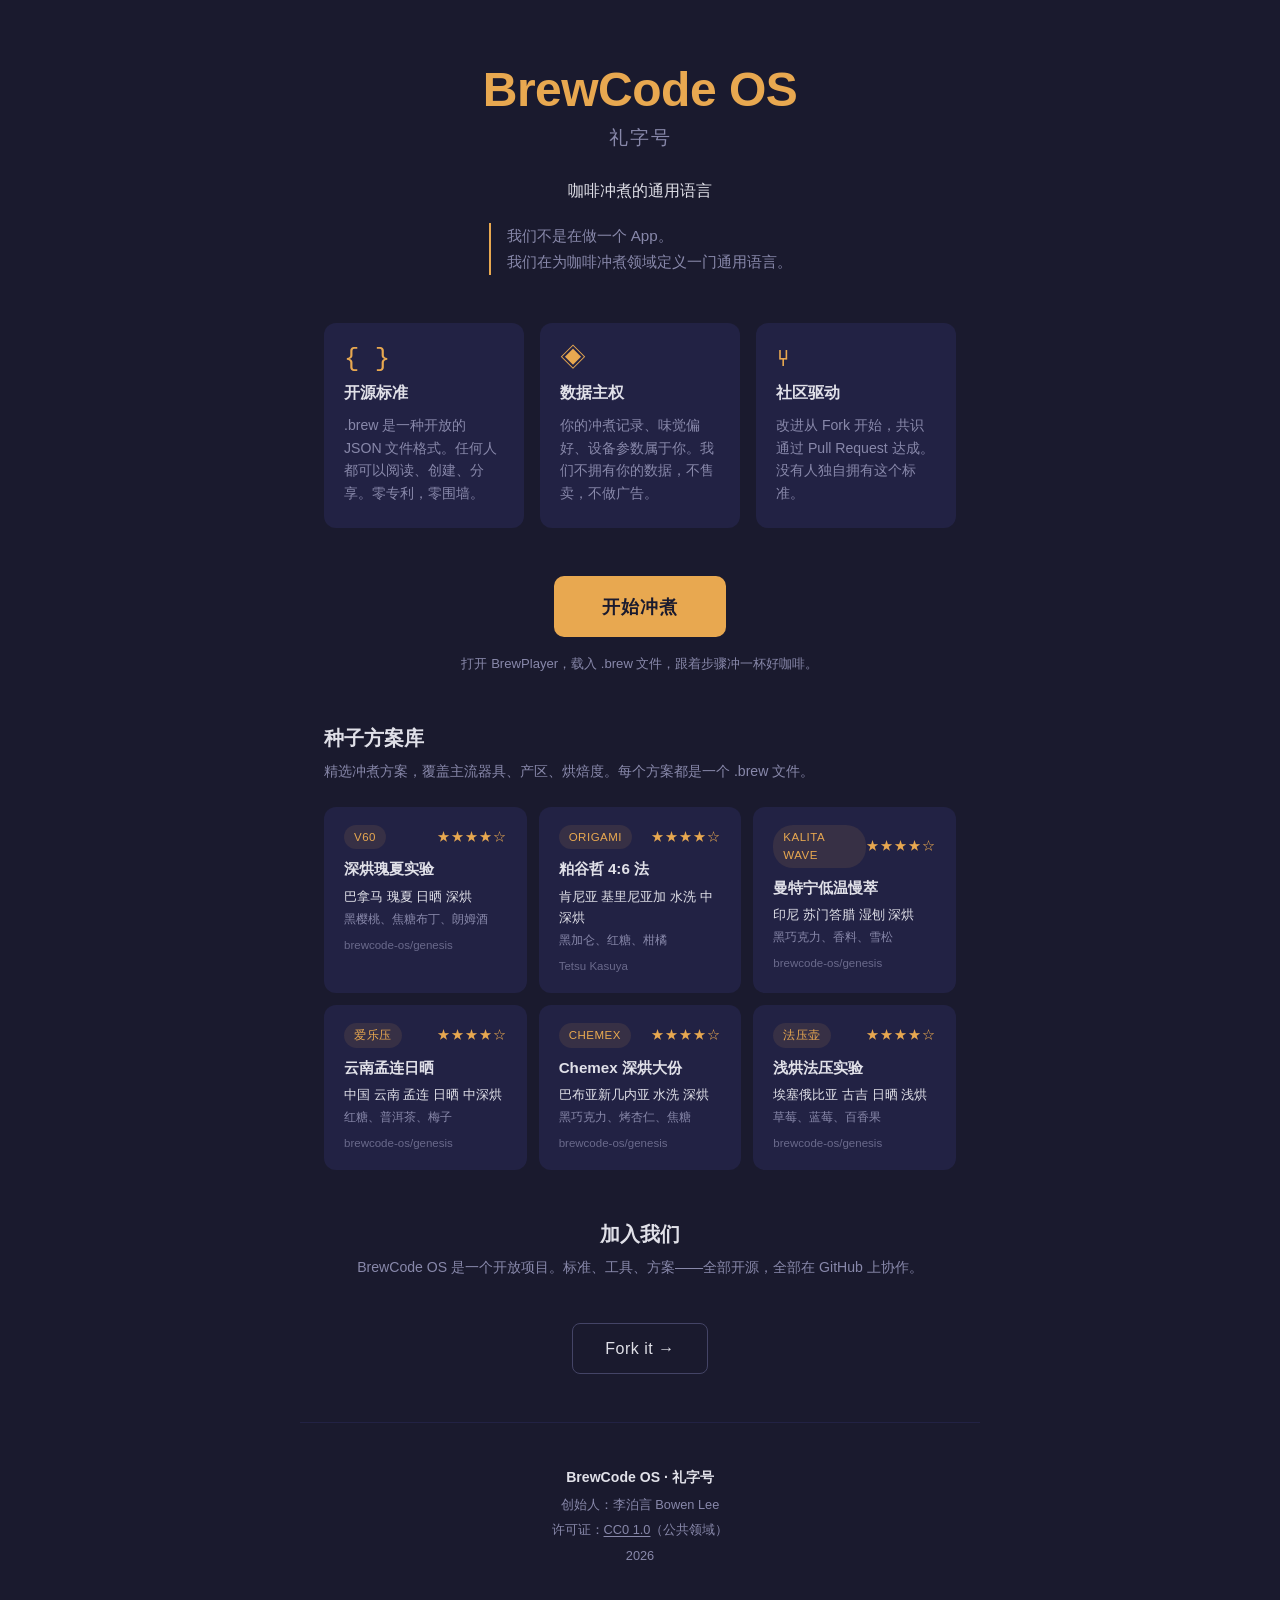
==== docs/portal/index.html @ 855f94f1 "feat: 官网首页——礼字号.中国，含宣言/工具入口/种子预览/社区链接" ====
<!doctype html>
<html lang="zh-CN">
  <head>
    <meta charset="UTF-8" />
    <meta name="viewport" content="width=device-width, initial-scale=1.0" />
    <meta name="theme-color" content="#1a1a2e" />
    <meta
      name="description"
      content="BrewCode OS 礼字号 — 咖啡冲煮的通用语言。开源 .brew 标准，数据主权，社区驱动。"
    />
    <title>BrewCode OS · 礼字号</title>
    <link rel="stylesheet" href="portal.css" />
  </head>
  <body>
    <header class="hero">
      <h1 class="hero-brand">BrewCode OS</h1>
      <p class="hero-name">礼字号</p>
      <p class="hero-tagline">咖啡冲煮的通用语言</p>
      <blockquote class="hero-quote">
        我们不是在做一个 App。<br />我们在为咖啡冲煮领域定义一门通用语言。
      </blockquote>
    </header>

    <section class="concepts">
      <div class="concept-card">
        <span class="concept-icon" aria-hidden="true">{ }</span>
        <h3>开源标准</h3>
        <p>.brew 是一种开放的 JSON 文件格式。任何人都可以阅读、创建、分享。零专利，零围墙。</p>
      </div>
      <div class="concept-card">
        <span class="concept-icon" aria-hidden="true">◈</span>
        <h3>数据主权</h3>
        <p>你的冲煮记录、味觉偏好、设备参数属于你。我们不拥有你的数据，不售卖，不做广告。</p>
      </div>
      <div class="concept-card">
        <span class="concept-icon" aria-hidden="true">⑂</span>
        <h3>社区驱动</h3>
        <p>改进从 Fork 开始，共识通过 Pull Request 达成。没有人独自拥有这个标准。</p>
      </div>
    </section>

    <section class="cta">
      <a href="https://player.礼字号.中国" class="btn-start">开始冲煮</a>
      <p class="cta-hint">打开 BrewPlayer，载入 .brew 文件，跟着步骤冲一杯好咖啡。</p>
    </section>

    <section class="seeds">
      <h2 class="section-title">种子方案库</h2>
      <p class="section-desc">
        精选冲煮方案，覆盖主流器具、产区、烘焙度。每个方案都是一个 .brew 文件。
      </p>
      <div class="seed-grid" id="seed-grid"></div>
    </section>

    <section class="community">
      <h2 class="section-title">加入我们</h2>
      <p class="section-desc">
        BrewCode OS 是一个开放项目。标准、工具、方案——全部开源，全部在 GitHub 上协作。
      </p>
      <a
        href="https://github.com/aidulibrary/brewcode-os"
        class="btn-fork"
        target="_blank"
        rel="noopener"
        >Fork it →</a
      >
    </section>

    <footer class="footer">
      <p class="footer-brand">BrewCode OS · 礼字号</p>
      <p>创始人：李泊言 Bowen Lee</p>
      <p>
        许可证：<a href="https://creativecommons.org/publicdomain/zero/1.0/">CC0 1.0</a>（公共领域）
      </p>
      <p>2026</p>
    </footer>

    <script>
      (function () {
        var seeds = [
          {
            name: '深烘瑰夏实验',
            brewer: 'V60',
            author: 'brewcode-os/genesis',
            coffee: '巴拿马 瑰夏 日晒 深烘',
            flavors: '黑樱桃、焦糖布丁、朗姆酒',
            rating: 8,
          },
          {
            name: '粕谷哲 4:6 法',
            brewer: 'Origami',
            author: 'Tetsu Kasuya',
            coffee: '肯尼亚 基里尼亚加 水洗 中深烘',
            flavors: '黑加仑、红糖、柑橘',
            rating: 8.8,
          },
          {
            name: '曼特宁低温慢萃',
            brewer: 'Kalita Wave',
            author: 'brewcode-os/genesis',
            coffee: '印尼 苏门答腊 湿刨 深烘',
            flavors: '黑巧克力、香料、雪松',
            rating: 7.8,
          },
          {
            name: '云南孟连日晒',
            brewer: '爱乐压',
            author: 'brewcode-os/genesis',
            coffee: '中国 云南 孟连 日晒 中深烘',
            flavors: '红糖、普洱茶、梅子',
            rating: 8,
          },
          {
            name: 'Chemex 深烘大份',
            brewer: 'Chemex',
            author: 'brewcode-os/genesis',
            coffee: '巴布亚新几内亚 水洗 深烘',
            flavors: '黑巧克力、烤杏仁、焦糖',
            rating: 7.8,
          },
          {
            name: '浅烘法压实验',
            brewer: '法压壶',
            author: 'brewcode-os/genesis',
            coffee: '埃塞俄比亚 古吉 日晒 浅烘',
            flavors: '草莓、蓝莓、百香果',
            rating: 8.5,
          },
        ];

        var grid = document.getElementById('seed-grid');

        seeds.forEach(function (s) {
          var card = document.createElement('div');
          card.className = 'seed-card';

          var stars = '';
          for (var i = 0; i < 5; i++) {
            stars += i < Math.round(s.rating / 2) ? '★' : '☆';
          }

          card.innerHTML =
            '<div class="seed-top">' +
            '<span class="seed-brewer">' +
            s.brewer +
            '</span>' +
            '<span class="seed-rating">' +
            stars +
            '</span>' +
            '</div>' +
            '<h3 class="seed-name">' +
            s.name +
            '</h3>' +
            '<p class="seed-coffee">' +
            s.coffee +
            '</p>' +
            '<p class="seed-flavors">' +
            s.flavors +
            '</p>' +
            '<p class="seed-author">' +
            s.author +
            '</p>';

          grid.appendChild(card);
        });
      })();
    </script>
  </body>
</html>
---- docs/portal/portal.css ----
:root {
  --bg: #1a1a2e;
  --bg-card: #222244;
  --bg-card-hover: #2a2a50;
  --text: #e0e0e8;
  --text-dim: #8888aa;
  --accent: #e8a850;
  --accent-dim: #c08030;
  --radius: 12px;
  --font: -apple-system, BlinkMacSystemFont, 'Segoe UI', Roboto, sans-serif;
  --font-mono: 'SF Mono', 'Fira Code', monospace;
  --max-width: 680px;
}

* {
  margin: 0;
  padding: 0;
  box-sizing: border-box;
}

html {
  background: var(--bg);
  color: var(--text);
  font-family: var(--font);
  font-size: 16px;
  line-height: 1.6;
  -webkit-tap-highlight-color: transparent;
  scroll-behavior: smooth;
}

body {
  min-height: 100vh;
  display: flex;
  flex-direction: column;
  align-items: center;
}

a {
  color: var(--accent);
  text-decoration: none;
}

a:hover {
  color: var(--accent-dim);
}

/* ===== Hero ===== */

.hero {
  text-align: center;
  padding: 64px 24px 48px;
  max-width: var(--max-width);
  width: 100%;
}

.hero-brand {
  font-size: 2.4rem;
  font-weight: 700;
  letter-spacing: -0.5px;
  color: var(--accent);
  line-height: 1.1;
}

.hero-name {
  font-size: 1.2rem;
  color: var(--text-dim);
  margin-top: 6px;
  letter-spacing: 2px;
}

.hero-tagline {
  font-size: 1rem;
  color: var(--text);
  margin-top: 24px;
  font-weight: 400;
}

.hero-quote {
  font-size: 0.95rem;
  color: var(--text-dim);
  margin-top: 20px;
  line-height: 1.7;
  font-style: normal;
  border-left: 2px solid var(--accent);
  padding-left: 16px;
  text-align: left;
  display: inline-block;
}

/* ===== Concepts ===== */

.concepts {
  display: flex;
  flex-direction: column;
  gap: 16px;
  padding: 0 24px;
  max-width: var(--max-width);
  width: 100%;
}

.concept-card {
  background: var(--bg-card);
  border-radius: var(--radius);
  padding: 24px 20px;
  display: flex;
  flex-direction: column;
  align-items: flex-start;
  gap: 8px;
  transition: background 0.2s;
}

.concept-card:hover {
  background: var(--bg-card-hover);
}

.concept-icon {
  font-size: 1.6rem;
  color: var(--accent);
  font-family: var(--font-mono);
  line-height: 1;
}

.concept-card h3 {
  font-size: 1rem;
  font-weight: 600;
  color: var(--text);
}

.concept-card p {
  font-size: 0.88rem;
  color: var(--text-dim);
  line-height: 1.6;
}

/* ===== CTA ===== */

.cta {
  text-align: center;
  padding: 48px 24px;
  max-width: var(--max-width);
  width: 100%;
}

.btn-start {
  display: inline-block;
  background: var(--accent);
  color: #1a1a2e;
  font-size: 1.15rem;
  font-weight: 600;
  padding: 16px 48px;
  border-radius: 10px;
  letter-spacing: 1px;
  transition:
    opacity 0.15s,
    transform 0.15s;
}

.btn-start:active {
  opacity: 0.85;
  transform: scale(0.98);
}

.btn-start:hover {
  color: #1a1a2e;
  opacity: 0.9;
}

.cta-hint {
  font-size: 0.82rem;
  color: var(--text-dim);
  margin-top: 16px;
}

/* ===== Seeds ===== */

.seeds {
  padding: 0 24px 48px;
  max-width: var(--max-width);
  width: 100%;
}

.section-title {
  font-size: 1.25rem;
  font-weight: 600;
  margin-bottom: 6px;
}

.section-desc {
  font-size: 0.88rem;
  color: var(--text-dim);
  margin-bottom: 24px;
  line-height: 1.6;
}

.seed-grid {
  display: grid;
  grid-template-columns: 1fr;
  gap: 12px;
}

.seed-card {
  background: var(--bg-card);
  border-radius: var(--radius);
  padding: 18px 20px;
  transition: background 0.2s;
}

.seed-card:hover {
  background: var(--bg-card-hover);
}

.seed-top {
  display: flex;
  justify-content: space-between;
  align-items: center;
  margin-bottom: 8px;
}

.seed-brewer {
  font-size: 0.72rem;
  text-transform: uppercase;
  letter-spacing: 0.5px;
  color: var(--accent);
  background: rgba(232, 168, 80, 0.1);
  padding: 3px 10px;
  border-radius: 20px;
}

.seed-rating {
  font-size: 0.8rem;
  color: var(--accent);
  letter-spacing: 1px;
}

.seed-name {
  font-size: 0.95rem;
  font-weight: 600;
  margin-bottom: 4px;
}

.seed-coffee {
  font-size: 0.82rem;
  color: var(--text);
  margin-bottom: 3px;
}

.seed-flavors {
  font-size: 0.78rem;
  color: var(--text-dim);
  margin-bottom: 6px;
}

.seed-author {
  font-size: 0.72rem;
  color: var(--text-dim);
  opacity: 0.7;
}

/* ===== Community ===== */

.community {
  text-align: center;
  padding: 0 24px 48px;
  max-width: var(--max-width);
  width: 100%;
}

.btn-fork {
  display: inline-block;
  margin-top: 20px;
  background: transparent;
  color: var(--text);
  border: 1px solid #444466;
  font-size: 1rem;
  font-weight: 500;
  padding: 12px 32px;
  border-radius: 8px;
  letter-spacing: 0.5px;
  transition:
    border-color 0.2s,
    color 0.2s;
}

.btn-fork:hover {
  border-color: var(--accent);
  color: var(--accent);
}

/* ===== Footer ===== */

.footer {
  text-align: center;
  padding: 40px 24px;
  max-width: var(--max-width);
  width: 100%;
  border-top: 1px solid #222244;
  font-size: 0.8rem;
  color: var(--text-dim);
  line-height: 2;
}

.footer-brand {
  font-weight: 600;
  color: var(--text);
  font-size: 0.88rem;
}

.footer a {
  color: var(--text-dim);
  text-decoration: underline;
  text-underline-offset: 2px;
}

.footer a:hover {
  color: var(--accent);
}

/* ===== Responsive: Tablet+ ===== */

@media (min-width: 600px) {
  .concepts {
    flex-direction: row;
  }

  .concept-card {
    flex: 1;
  }

  .seed-grid {
    grid-template-columns: 1fr 1fr;
  }
}

@media (min-width: 900px) {
  .hero-brand {
    font-size: 3rem;
  }

  .seed-grid {
    grid-template-columns: 1fr 1fr 1fr;
  }
}

/* ===== Reduced Motion ===== */

@media (prefers-reduced-motion: reduce) {
  .concept-card,
  .seed-card,
  .btn-start,
  .btn-fork {
    transition: none;
  }
}
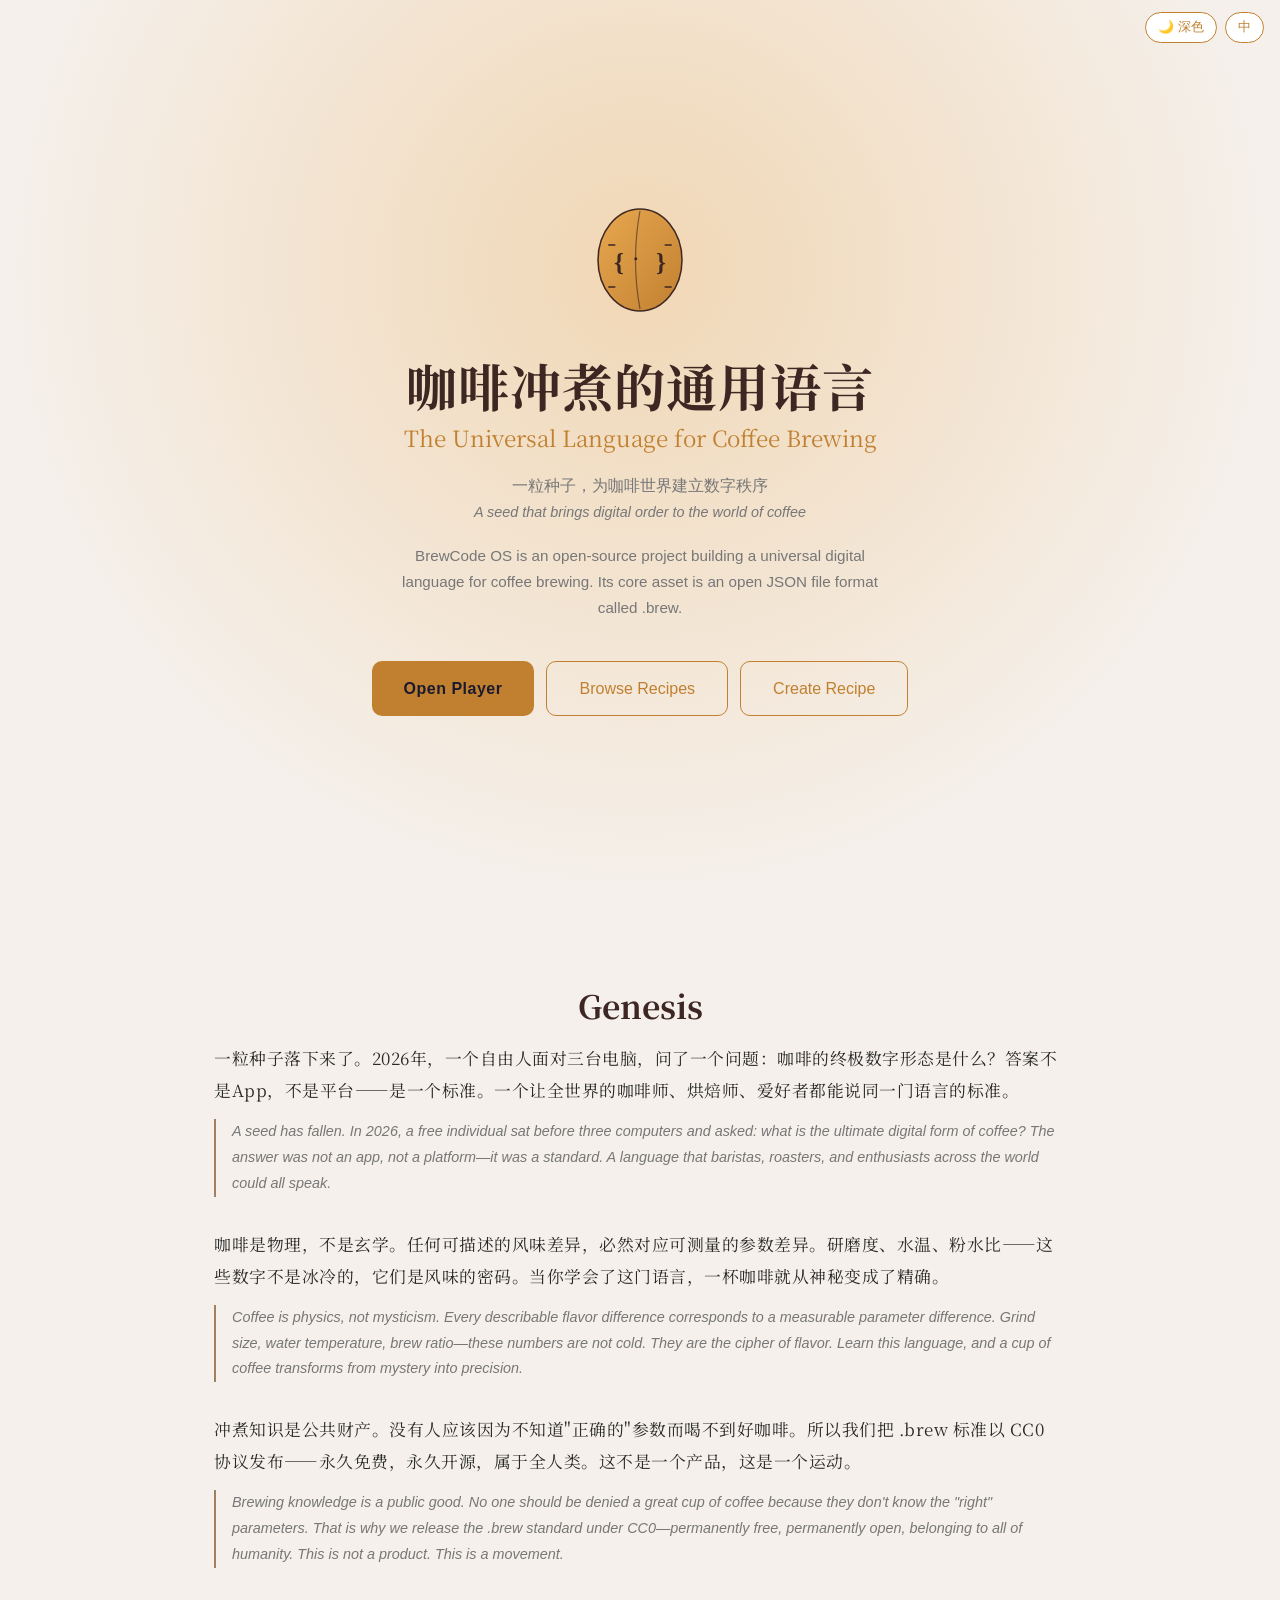
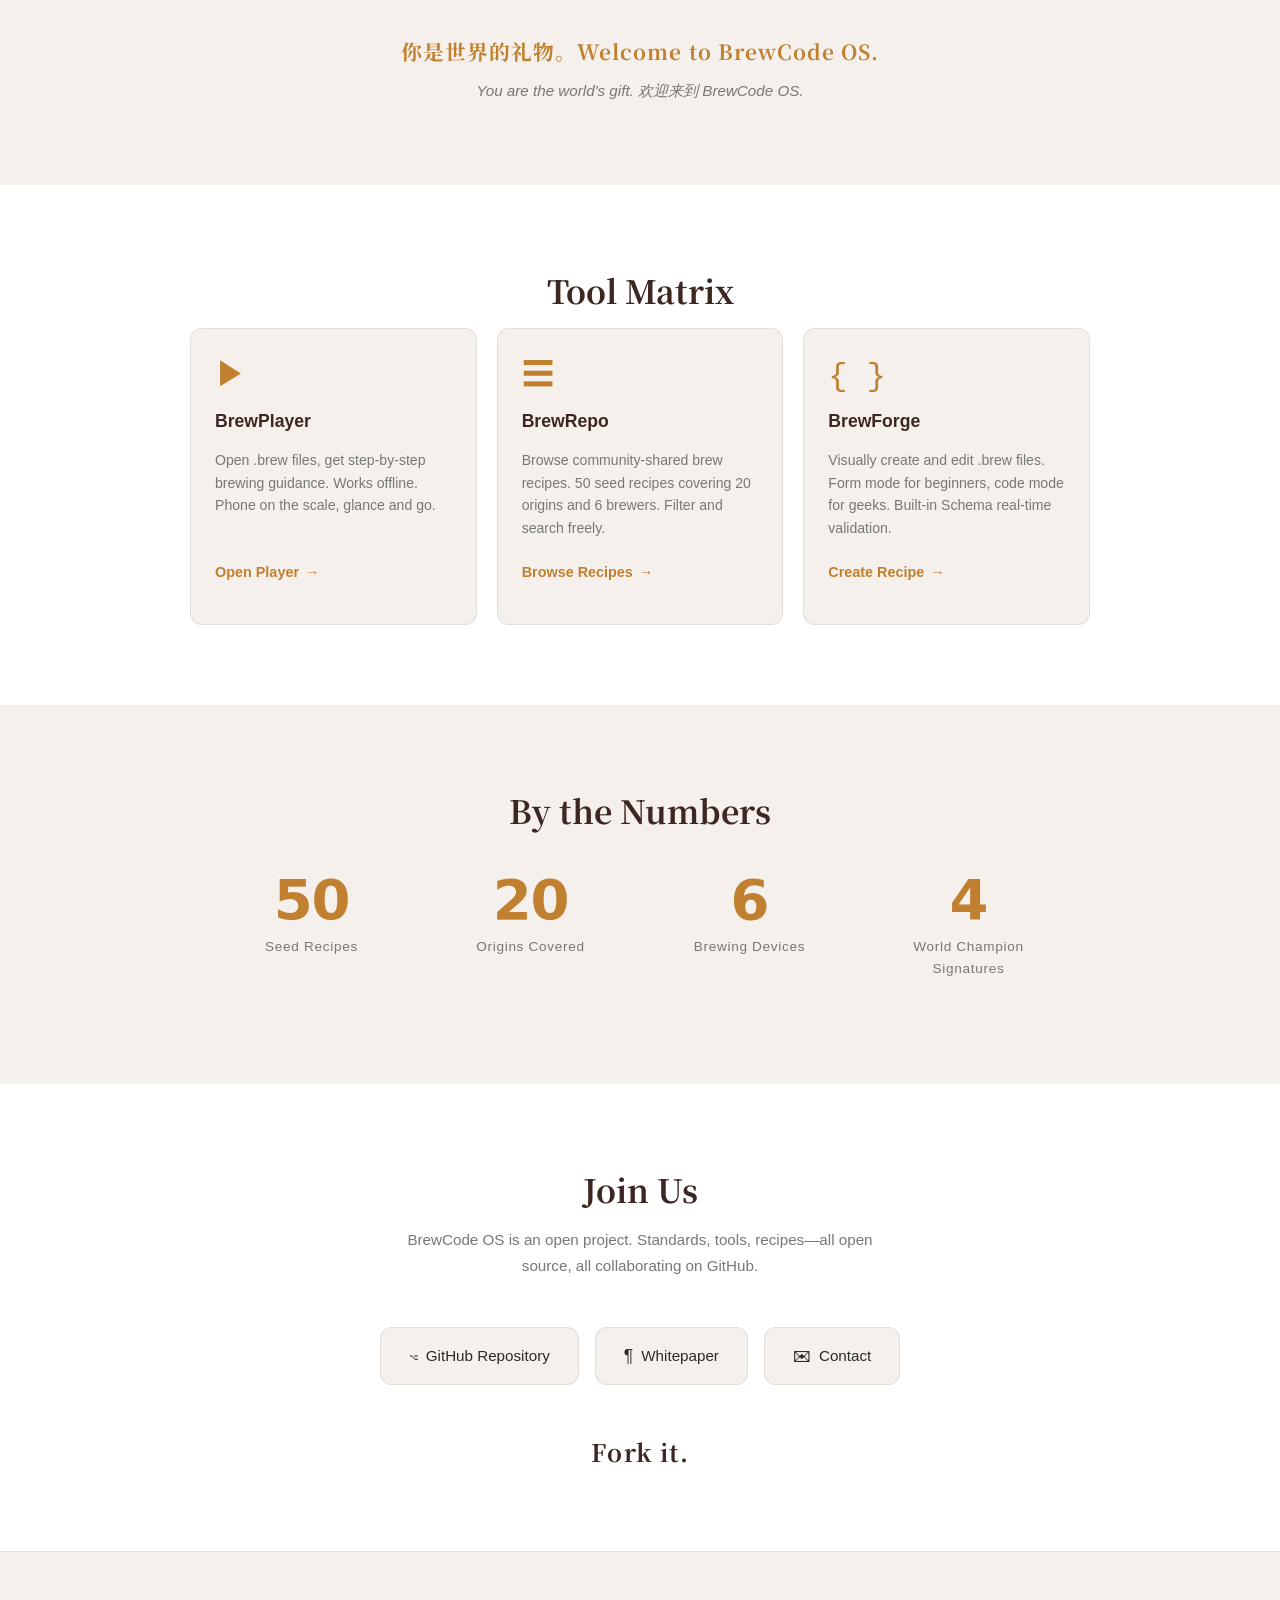
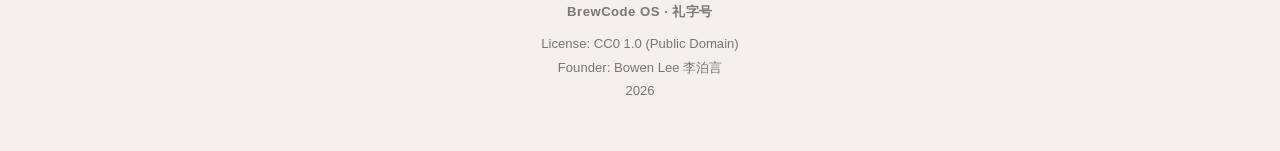
==== commit 82aabd0c: "docs: sync new portal files to docs/portal/" ====
--- a/docs/portal/index.html
+++ b/docs/portal/index.html
@@ -9,161 +9,319 @@
       content="BrewCode OS 礼字号 — 咖啡冲煮的通用语言。开源 .brew 标准，数据主权，社区驱动。"
     />
     <title>BrewCode OS · 礼字号</title>
+
+    <link rel="preconnect" href="https://fonts.googleapis.com" />
+    <link rel="preconnect" href="https://fonts.gstatic.com" crossorigin />
+    <link
+      href="https://fonts.googleapis.com/css2?family=Noto+Serif+SC:wght@400;700&display=swap"
+      rel="stylesheet"
+    />
+
     <link rel="stylesheet" href="portal.css" />
   </head>
   <body>
+    <div id="toolbar">
+      <button id="btn-theme" aria-label="切换主题 (Toggle theme)">☀️ 浅色</button>
+      <button id="btn-lang" aria-label="切换语言 (Toggle language)">EN</button>
+    </div>
+
+    <!-- ============================================================
+    首屏 Hero — 中英双语并排展示
+    ============================================================ -->
+
     <header class="hero">
-      <h1 class="hero-brand">BrewCode OS</h1>
-      <p class="hero-name">礼字号</p>
-      <p class="hero-tagline">咖啡冲煮的通用语言</p>
-      <blockquote class="hero-quote">
-        我们不是在做一个 App。<br />我们在为咖啡冲煮领域定义一门通用语言。
-      </blockquote>
+      <div class="hero-logo">
+        <svg
+          xmlns="http://www.w3.org/2000/svg"
+          viewBox="0 0 200 200"
+          fill="none"
+          aria-label="BrewCode OS Logo"
+        >
+          <defs>
+            <linearGradient id="beanGrad" x1="0" y1="0" x2="1" y2="1">
+              <stop offset="0%" stop-color="#E8A850" />
+              <stop offset="100%" stop-color="#C08030" />
+            </linearGradient>
+          </defs>
+          <ellipse
+            cx="100"
+            cy="100"
+            rx="70"
+            ry="85"
+            fill="url(#beanGrad)"
+            stroke="#3E2723"
+            stroke-width="2.5"
+          />
+          <path
+            d="M100 18 Q85 100 100 182"
+            stroke="#3E2723"
+            stroke-width="2"
+            fill="none"
+            opacity="0.6"
+          />
+          <text
+            x="65"
+            y="118"
+            font-family="Georgia, serif"
+            font-size="42"
+            font-weight="bold"
+            fill="#3E2723"
+            text-anchor="middle"
+          >
+            {
+          </text>
+          <text
+            x="135"
+            y="118"
+            font-family="Georgia, serif"
+            font-size="42"
+            font-weight="bold"
+            fill="#3E2723"
+            text-anchor="middle"
+          >
+            }
+          </text>
+          <line
+            x1="48"
+            y1="75"
+            x2="58"
+            y2="75"
+            stroke="#3E2723"
+            stroke-width="2.5"
+            stroke-linecap="round"
+          />
+          <line
+            x1="48"
+            y1="145"
+            x2="58"
+            y2="145"
+            stroke="#3E2723"
+            stroke-width="2.5"
+            stroke-linecap="round"
+          />
+          <line
+            x1="142"
+            y1="75"
+            x2="152"
+            y2="75"
+            stroke="#3E2723"
+            stroke-width="2.5"
+            stroke-linecap="round"
+          />
+          <line
+            x1="142"
+            y1="145"
+            x2="152"
+            y2="145"
+            stroke="#3E2723"
+            stroke-width="2.5"
+            stroke-linecap="round"
+          />
+          <circle cx="93" cy="98" r="2.5" fill="#3E2723" />
+        </svg>
+      </div>
+
+      <h1 class="hero-title">
+        <span class="hero-title-zh">咖啡冲煮的通用语言</span>
+        <span class="hero-title-en">The Universal Language for Coffee Brewing</span>
+      </h1>
+      <p class="hero-subtitle">
+        <span class="hero-subtitle-zh">一粒种子，为咖啡世界建立数字秩序</span>
+        <span class="hero-subtitle-en"
+          >A seed that brings digital order to the world of coffee</span
+        >
+      </p>
+      <p class="hero-desc" data-i18n="hero.description">
+        BrewCode OS 是一个开源项目，为全球咖啡冲煮建立通用数字语言。核心资产是一个名为 .brew 的 JSON
+        标准文件格式。
+      </p>
+
+      <div class="hero-actions">
+        <a href="https://player.礼字号.中国" class="btn-primary" data-i18n="buttons.player"
+          >打开 Player</a
+        >
+        <a href="https://repo.礼字号.中国" class="btn-outline" data-i18n="buttons.repo"
+          >浏览方案库</a
+        >
+        <a href="https://forge.礼字号.中国" class="btn-outline" data-i18n="buttons.forge"
+          >创建方案</a
+        >
+      </div>
     </header>
 
-    <section class="concepts">
-      <div class="concept-card">
-        <span class="concept-icon" aria-hidden="true">{ }</span>
-        <h3>开源标准</h3>
-        <p>.brew 是一种开放的 JSON 文件格式。任何人都可以阅读、创建、分享。零专利，零围墙。</p>
-      </div>
-      <div class="concept-card">
-        <span class="concept-icon" aria-hidden="true">◈</span>
-        <h3>数据主权</h3>
-        <p>你的冲煮记录、味觉偏好、设备参数属于你。我们不拥有你的数据，不售卖，不做广告。</p>
-      </div>
-      <div class="concept-card">
-        <span class="concept-icon" aria-hidden="true">⑂</span>
-        <h3>社区驱动</h3>
-        <p>改进从 Fork 开始，共识通过 Pull Request 达成。没有人独自拥有这个标准。</p>
+    <!-- ============================================================
+    第二屏：诞生记 — 中英双语交替排版，固定不切换
+    ============================================================ -->
+
+    <section class="section story">
+      <h2 class="section-title" data-i18n="story.title">诞生记</h2>
+
+      <div class="story-block">
+        <div class="story-paragraph">
+          <p class="story-zh">
+            一粒种子落下来了。2026年，一个自由人面对三台电脑，问了一个问题：咖啡的终极数字形态是什么？答案不是App，不是平台——是一个标准。一个让全世界的咖啡师、烘焙师、爱好者都能说同一门语言的标准。
+          </p>
+          <p class="story-en">
+            A seed has fallen. In 2026, a free individual sat before three computers and asked: what
+            is the ultimate digital form of coffee? The answer was not an app, not a platform—it was
+            a standard. A language that baristas, roasters, and enthusiasts across the world could
+            all speak.
+          </p>
+        </div>
+
+        <div class="story-paragraph">
+          <p class="story-zh">
+            咖啡是物理，不是玄学。任何可描述的风味差异，必然对应可测量的参数差异。研磨度、水温、粉水比——这些数字不是冰冷的，它们是风味的密码。当你学会了这门语言，一杯咖啡就从神秘变成了精确。
+          </p>
+          <p class="story-en">
+            Coffee is physics, not mysticism. Every describable flavor difference corresponds to a
+            measurable parameter difference. Grind size, water temperature, brew ratio—these numbers
+            are not cold. They are the cipher of flavor. Learn this language, and a cup of coffee
+            transforms from mystery into precision.
+          </p>
+        </div>
+
+        <div class="story-paragraph">
+          <p class="story-zh">
+            冲煮知识是公共财产。没有人应该因为不知道"正确的"参数而喝不到好咖啡。所以我们把 .brew
+            标准以 CC0 协议发布——永久免费，永久开源，属于全人类。这不是一个产品，这是一个运动。
+          </p>
+          <p class="story-en">
+            Brewing knowledge is a public good. No one should be denied a great cup of coffee
+            because they don't know the "right" parameters. That is why we release the .brew
+            standard under CC0—permanently free, permanently open, belonging to all of humanity.
+            This is not a product. This is a movement.
+          </p>
+        </div>
+      </div>
+
+      <div class="story-ending">
+        <p class="story-zh">你是世界的礼物。Welcome to BrewCode OS.</p>
+        <p class="story-en">You are the world's gift. 欢迎来到 BrewCode OS.</p>
       </div>
     </section>
 
-    <section class="cta">
-      <a href="https://player.礼字号.中国" class="btn-start">开始冲煮</a>
-      <p class="cta-hint">打开 BrewPlayer，载入 .brew 文件，跟着步骤冲一杯好咖啡。</p>
+    <!-- ============================================================
+    第三屏：工具矩阵 — i18n 切换
+    ============================================================ -->
+
+    <section class="section tools">
+      <h2 class="section-title" data-i18n="tools.title">工具矩阵</h2>
+
+      <div class="tools-grid">
+        <div class="tool-card">
+          <span class="tool-icon" aria-hidden="true">▶</span>
+          <h3 class="tool-name" data-i18n="tools.player.name">BrewPlayer</h3>
+          <p class="tool-desc" data-i18n="tools.player.desc">
+            打开 .brew 文件，获得分步冲煮引导。离线可用，手机放秤旁，扫一眼就够。
+          </p>
+          <a href="https://player.礼字号.中国" class="tool-link">
+            <span data-i18n="buttons.player">打开 Player</span> →
+          </a>
+        </div>
+
+        <div class="tool-card">
+          <span class="tool-icon" aria-hidden="true">☰</span>
+          <h3 class="tool-name" data-i18n="tools.repo.name">BrewRepo</h3>
+          <p class="tool-desc" data-i18n="tools.repo.desc">
+            浏览社区共享的冲煮方案。50个种子方案覆盖20个产区、6种器具，自由筛选检索。
+          </p>
+          <a href="https://repo.礼字号.中国" class="tool-link">
+            <span data-i18n="buttons.repo">浏览方案库</span> →
+          </a>
+        </div>
+
+        <div class="tool-card">
+          <span class="tool-icon" aria-hidden="true">{ }</span>
+          <h3 class="tool-name" data-i18n="tools.forge.name">BrewForge</h3>
+          <p class="tool-desc" data-i18n="tools.forge.desc">
+            可视化创建和编辑 .brew 文件。表单模式适合新手，代码模式适合极客。内置 Schema 实时校验。
+          </p>
+          <a href="https://forge.礼字号.中国" class="tool-link">
+            <span data-i18n="buttons.forge">创建方案</span> →
+          </a>
+        </div>
+      </div>
     </section>
 
-    <section class="seeds">
-      <h2 class="section-title">种子方案库</h2>
-      <p class="section-desc">
-        精选冲煮方案，覆盖主流器具、产区、烘焙度。每个方案都是一个 .brew 文件。
-      </p>
-      <div class="seed-grid" id="seed-grid"></div>
+    <!-- ============================================================
+    第四屏：数据叙事 — i18n 切换
+    ============================================================ -->
+
+    <section class="section data-narrative">
+      <h2 class="section-title" data-i18n="data.title">数据叙事</h2>
+
+      <div class="data-grid">
+        <div class="data-stat">
+          <div class="data-number">50</div>
+          <div class="data-label" data-i18n="data.recipes">种子方案</div>
+        </div>
+        <div class="data-stat">
+          <div class="data-number">20</div>
+          <div class="data-label" data-i18n="data.origins">产区覆盖</div>
+        </div>
+        <div class="data-stat">
+          <div class="data-number">6</div>
+          <div class="data-label" data-i18n="data.brewers">冲煮器具</div>
+        </div>
+        <div class="data-stat">
+          <div class="data-number">4</div>
+          <div class="data-label" data-i18n="data.champions">世界冠军署名</div>
+        </div>
+      </div>
     </section>
 
-    <section class="community">
-      <h2 class="section-title">加入我们</h2>
-      <p class="section-desc">
+    <!-- ============================================================
+    第五屏：社区入口 — i18n 切换
+    ============================================================ -->
+
+    <section class="section community">
+      <h2 class="section-title" data-i18n="community.title">加入我们</h2>
+      <p class="section-subtitle" data-i18n="community.desc">
         BrewCode OS 是一个开放项目。标准、工具、方案——全部开源，全部在 GitHub 上协作。
       </p>
-      <a
-        href="https://github.com/aidulibrary/brewcode-os"
-        class="btn-fork"
-        target="_blank"
-        rel="noopener"
-        >Fork it →</a
-      >
+
+      <div class="community-links">
+        <a
+          href="https://github.com/aidulibrary/brewcode-os"
+          class="community-link"
+          target="_blank"
+          rel="noopener"
+        >
+          <span class="community-link-icon">⌥</span>
+          <span data-i18n="community.github">GitHub 仓库</span>
+        </a>
+        <a
+          href="https://github.com/aidulibrary/brewcode-os/blob/main/docs/BrewCode%20OS%20%E7%99%BD%E7%9A%AE%E4%B9%A6%20%C2%B7%20%E5%BA%8F%E7%AB%A0.md"
+          class="community-link"
+          target="_blank"
+          rel="noopener"
+        >
+          <span class="community-link-icon">¶</span>
+          <span data-i18n="community.whitepaper">白皮书</span>
+        </a>
+        <a href="mailto:brewcode-os@proton.me" class="community-link">
+          <span class="community-link-icon">✉</span>
+          <span data-i18n="community.contact">联系方式</span>
+        </a>
+      </div>
+
+      <div class="community-fork">
+        <p class="community-fork-text" data-i18n="community.fork">Fork it.</p>
+      </div>
     </section>
 
+    <!-- ============================================================
+    页脚
+    ============================================================ -->
+
     <footer class="footer">
-      <p class="footer-brand">BrewCode OS · 礼字号</p>
-      <p>创始人：李泊言 Bowen Lee</p>
-      <p>
-        许可证：<a href="https://creativecommons.org/publicdomain/zero/1.0/">CC0 1.0</a>（公共领域）
-      </p>
-      <p>2026</p>
+      <p class="footer-brand" data-i18n="footer.brand">BrewCode OS · 礼字号</p>
+      <p><span data-i18n="footer.license">许可证：CC0 1.0（公共领域）</span></p>
+      <p data-i18n="footer.founder">创始人：李泊言 Bowen Lee</p>
+      <p data-i18n="footer.year">2026</p>
     </footer>
 
-    <script>
-      (function () {
-        var seeds = [
-          {
-            name: '深烘瑰夏实验',
-            brewer: 'V60',
-            author: 'brewcode-os/genesis',
-            coffee: '巴拿马 瑰夏 日晒 深烘',
-            flavors: '黑樱桃、焦糖布丁、朗姆酒',
-            rating: 8,
-          },
-          {
-            name: '粕谷哲 4:6 法',
-            brewer: 'Origami',
-            author: 'Tetsu Kasuya',
-            coffee: '肯尼亚 基里尼亚加 水洗 中深烘',
-            flavors: '黑加仑、红糖、柑橘',
-            rating: 8.8,
-          },
-          {
-            name: '曼特宁低温慢萃',
-            brewer: 'Kalita Wave',
-            author: 'brewcode-os/genesis',
-            coffee: '印尼 苏门答腊 湿刨 深烘',
-            flavors: '黑巧克力、香料、雪松',
-            rating: 7.8,
-          },
-          {
-            name: '云南孟连日晒',
-            brewer: '爱乐压',
-            author: 'brewcode-os/genesis',
-            coffee: '中国 云南 孟连 日晒 中深烘',
-            flavors: '红糖、普洱茶、梅子',
-            rating: 8,
-          },
-          {
-            name: 'Chemex 深烘大份',
-            brewer: 'Chemex',
-            author: 'brewcode-os/genesis',
-            coffee: '巴布亚新几内亚 水洗 深烘',
-            flavors: '黑巧克力、烤杏仁、焦糖',
-            rating: 7.8,
-          },
-          {
-            name: '浅烘法压实验',
-            brewer: '法压壶',
-            author: 'brewcode-os/genesis',
-            coffee: '埃塞俄比亚 古吉 日晒 浅烘',
-            flavors: '草莓、蓝莓、百香果',
-            rating: 8.5,
-          },
-        ];
-
-        var grid = document.getElementById('seed-grid');
-
-        seeds.forEach(function (s) {
-          var card = document.createElement('div');
-          card.className = 'seed-card';
-
-          var stars = '';
-          for (var i = 0; i < 5; i++) {
-            stars += i < Math.round(s.rating / 2) ? '★' : '☆';
-          }
-
-          card.innerHTML =
-            '<div class="seed-top">' +
-            '<span class="seed-brewer">' +
-            s.brewer +
-            '</span>' +
-            '<span class="seed-rating">' +
-            stars +
-            '</span>' +
-            '</div>' +
-            '<h3 class="seed-name">' +
-            s.name +
-            '</h3>' +
-            '<p class="seed-coffee">' +
-            s.coffee +
-            '</p>' +
-            '<p class="seed-flavors">' +
-            s.flavors +
-            '</p>' +
-            '<p class="seed-author">' +
-            s.author +
-            '</p>';
-
-          grid.appendChild(card);
-        });
-      })();
-    </script>
+    <script src="portal.js"></script>
   </body>
 </html>
--- a/docs/portal/portal.css
+++ b/docs/portal/portal.css
@@ -1,16 +1,107 @@
+/*
+ * BrewCode OS Portal — 官网首页样式
+ * 零框架原生 CSS，品牌设计限定文档 v0.1
+ * 配色体系：「从种子到杯子」
+ *
+ * 变量体系：沿用 Player/Repo/Forge 的现有变量，
+ * 在此基础上新增官网专用变量，现有工具站点无需修改。
+ */
+
+/* ================================================================
+ * CSS 变量 — 深色主题（默认）
+ * 与 Player/Repo/Forge 完全一致的变量体系
+ * ================================================================ */
+
 :root {
+  /* 现有变量 — 与 Player/Repo/Forge 保持一致 */
   --bg: #1a1a2e;
   --bg-card: #222244;
   --bg-card-hover: #2a2a50;
+  --bg-input: #16162a;
   --text: #e0e0e8;
   --text-dim: #8888aa;
   --accent: #e8a850;
   --accent-dim: #c08030;
+  --border: rgba(255, 255, 255, 0.08);
   --radius: 12px;
-  --font: -apple-system, BlinkMacSystemFont, 'Segoe UI', Roboto, sans-serif;
-  --font-mono: 'SF Mono', 'Fira Code', monospace;
-  --max-width: 680px;
-}
+  --radius-sm: 8px;
+  --font:
+    -apple-system, BlinkMacSystemFont, 'Segoe UI', 'PingFang SC', 'Microsoft YaHei', Roboto,
+    sans-serif;
+  --font-mono: 'SF Mono', 'Fira Code', 'JetBrains Mono', 'Consolas', monospace;
+
+  /* 官网新增变量 */
+  --bg-hero: #3e2723;
+  --text-heading: #fff8e1;
+  --color-success: #8bc34a;
+  --color-transition: #c8a882;
+
+  /* 官网专用 */
+  --font-title: 'Noto Serif SC', 'Noto Serif CJK SC', Georgia, 'Times New Roman', serif;
+  --max-width: 900px;
+}
+
+/* ================================================================
+ * 浅色主题
+ * ================================================================ */
+
+@media (prefers-color-scheme: light) {
+  :root {
+    --bg: #f5f0eb;
+    --bg-card: #ffffff;
+    --bg-card-hover: #f0ebe3;
+    --bg-input: #e8e2db;
+    --text: #2a2a2a;
+    --text-dim: #777777;
+    --accent: #c08030;
+    --accent-dim: #a06020;
+    --border: rgba(0, 0, 0, 0.08);
+
+    --bg-hero: #e8a850;
+    --text-heading: #3e2723;
+    --color-success: #6b9e2a;
+    --color-transition: #a08060;
+  }
+}
+
+/* 手动切换主题 */
+[data-theme='dark'] {
+  --bg: #1a1a2e;
+  --bg-card: #222244;
+  --bg-card-hover: #2a2a50;
+  --bg-input: #16162a;
+  --text: #e0e0e8;
+  --text-dim: #8888aa;
+  --accent: #e8a850;
+  --accent-dim: #c08030;
+  --border: rgba(255, 255, 255, 0.08);
+
+  --bg-hero: #3e2723;
+  --text-heading: #fff8e1;
+  --color-success: #8bc34a;
+  --color-transition: #c8a882;
+}
+
+[data-theme='light'] {
+  --bg: #f5f0eb;
+  --bg-card: #ffffff;
+  --bg-card-hover: #f0ebe3;
+  --bg-input: #e8e2db;
+  --text: #2a2a2a;
+  --text-dim: #777777;
+  --accent: #c08030;
+  --accent-dim: #a06020;
+  --border: rgba(0, 0, 0, 0.08);
+
+  --bg-hero: #e8a850;
+  --text-heading: #3e2723;
+  --color-success: #6b9e2a;
+  --color-transition: #a08060;
+}
+
+/* ================================================================
+ * 全局重置
+ * ================================================================ */
 
 * {
   margin: 0;
@@ -38,316 +129,583 @@
 a {
   color: var(--accent);
   text-decoration: none;
+  transition: opacity 0.2s;
 }
 
 a:hover {
-  color: var(--accent-dim);
-}
-
-/* ===== Hero ===== */
+  opacity: 0.8;
+}
+
+/* ================================================================
+ * 工具条 — 主题切换 + 语言切换
+ * ================================================================ */
+
+#toolbar {
+  position: fixed;
+  top: 12px;
+  right: 16px;
+  z-index: 1000;
+  display: flex;
+  gap: 8px;
+}
+
+#toolbar button {
+  background: var(--bg-card);
+  border: 1px solid var(--border);
+  color: var(--text-dim);
+  font-size: 0.8rem;
+  padding: 6px 12px;
+  border-radius: 20px;
+  cursor: pointer;
+  font-family: var(--font);
+  transition:
+    background 0.2s,
+    color 0.2s;
+}
+
+#toolbar button:hover {
+  background: var(--bg-card-hover);
+  color: var(--text);
+}
+
+#toolbar button.active {
+  color: var(--accent);
+  border-color: var(--accent);
+}
+
+/* ================================================================
+ * 首屏 Hero
+ * 背景：--bg (#1a1a2e)，叠加层：--bg-hero (#3E2723) 径向渐变
+ * ================================================================ */
 
 .hero {
+  position: relative;
+  width: 100%;
+  min-height: 100vh;
+  display: flex;
+  flex-direction: column;
+  align-items: center;
+  justify-content: center;
+  padding: 80px 24px 64px;
   text-align: center;
-  padding: 64px 24px 48px;
+  background: var(--bg);
+  overflow: hidden;
+}
+
+.hero::before {
+  content: '';
+  position: absolute;
+  inset: 0;
+  background: radial-gradient(ellipse at 50% 30%, var(--bg-hero) 0%, transparent 70%);
+  opacity: 0.35;
+  pointer-events: none;
+}
+
+.hero-logo {
+  width: 120px;
+  height: 120px;
+  margin-bottom: 32px;
+  position: relative;
+  z-index: 1;
+}
+
+.hero-logo svg {
+  width: 100%;
+  height: 100%;
+}
+
+.hero-title {
+  display: flex;
+  flex-direction: column;
+  align-items: center;
+  gap: 4px;
+  margin-bottom: 20px;
+  position: relative;
+  z-index: 1;
+}
+
+.hero-title-zh {
+  font-family: var(--font-title);
+  font-size: clamp(2rem, 5vw, 3.2rem);
+  font-weight: 700;
+  color: var(--text-heading);
+  line-height: 1.3;
+  letter-spacing: 0.02em;
+}
+
+.hero-title-en {
+  font-family: var(--font-title);
+  font-size: clamp(1rem, 2.5vw, 1.4rem);
+  font-weight: 400;
+  color: var(--accent);
+  line-height: 1.4;
+}
+
+.hero-subtitle {
+  display: flex;
+  flex-direction: column;
+  align-items: center;
+  gap: 4px;
+  margin-bottom: 20px;
+  position: relative;
+  z-index: 1;
+}
+
+.hero-subtitle-zh {
+  font-size: 1rem;
+  color: var(--text-dim);
+  line-height: 1.5;
+}
+
+.hero-subtitle-en {
+  font-size: 0.9rem;
+  color: var(--text-dim);
+  line-height: 1.5;
+  font-style: italic;
+}
+
+.hero-desc {
+  font-size: 0.95rem;
+  color: var(--text-dim);
+  max-width: 500px;
+  line-height: 1.7;
+  margin-bottom: 40px;
+  position: relative;
+  z-index: 1;
+}
+
+.hero-actions {
+  display: flex;
+  flex-wrap: wrap;
+  gap: 12px;
+  justify-content: center;
+  position: relative;
+  z-index: 1;
+}
+
+.btn-primary {
+  display: inline-flex;
+  align-items: center;
+  justify-content: center;
+  background: var(--accent);
+  color: #1a1a2e;
+  font-size: 1rem;
+  font-weight: 600;
+  padding: 14px 32px;
+  border-radius: 10px;
+  letter-spacing: 0.5px;
+  transition:
+    opacity 0.2s,
+    transform 0.15s;
+  border: none;
+  cursor: pointer;
+  text-decoration: none;
+  font-family: var(--font);
+}
+
+.btn-primary:hover {
+  opacity: 0.9;
+  transform: translateY(-1px);
+}
+
+.btn-primary:active {
+  transform: scale(0.97);
+}
+
+.btn-outline {
+  display: inline-flex;
+  align-items: center;
+  justify-content: center;
+  background: transparent;
+  color: var(--accent);
+  font-size: 1rem;
+  font-weight: 500;
+  padding: 14px 32px;
+  border-radius: 10px;
+  border: 1.5px solid var(--accent);
+  transition:
+    background 0.2s,
+    color 0.2s;
+  cursor: pointer;
+  text-decoration: none;
+  font-family: var(--font);
+}
+
+.btn-outline:hover {
+  background: var(--accent);
+  color: #1a1a2e;
+}
+
+/* ================================================================
+ * 通用区块样式
+ * ================================================================ */
+
+.section {
+  width: 100%;
+  padding: 80px 24px;
+  display: flex;
+  flex-direction: column;
+  align-items: center;
+}
+
+.section-title {
+  font-family: var(--font-title);
+  font-size: clamp(1.5rem, 3vw, 2rem);
+  font-weight: 700;
+  color: var(--text-heading);
+  margin-bottom: 12px;
+  text-align: center;
+}
+
+.section-subtitle {
+  font-size: 0.95rem;
+  color: var(--text-dim);
+  max-width: 500px;
+  text-align: center;
+  line-height: 1.7;
+  margin-bottom: 48px;
+}
+
+/* ================================================================
+ * 第二屏 — 诞生记
+ * ================================================================ */
+
+.story {
+  background: var(--bg);
+  max-width: var(--max-width);
+  margin: 0 auto;
+}
+
+.story-block {
+  display: flex;
+  flex-direction: column;
+  gap: 32px;
+  margin-bottom: 48px;
+}
+
+.story-paragraph {
+  display: flex;
+  flex-direction: column;
+  gap: 12px;
+}
+
+.story-zh {
+  font-family: var(--font-title);
+  font-size: 1.05rem;
+  line-height: 1.9;
+  color: var(--text);
+  letter-spacing: 0.03em;
+}
+
+.story-en {
+  font-size: 0.9rem;
+  line-height: 1.8;
+  color: var(--text-dim);
+  font-style: italic;
+  padding-left: 16px;
+  border-left: 2px solid var(--color-transition);
+}
+
+.story-ending {
+  text-align: center;
+  margin-top: 16px;
+}
+
+.story-ending .story-zh {
+  font-size: 1.3rem;
+  font-weight: 700;
+  color: var(--accent);
+  letter-spacing: 0.05em;
+}
+
+.story-ending .story-en {
+  font-size: 0.95rem;
+  border-left: none;
+  padding-left: 0;
+  margin-top: 6px;
+}
+
+/* ================================================================
+ * 第三屏 — 工具矩阵
+ * ================================================================ */
+
+.tools {
+  background: var(--bg-card);
+  width: 100%;
+}
+
+.tools-grid {
+  display: grid;
+  grid-template-columns: 1fr;
+  gap: 20px;
   max-width: var(--max-width);
   width: 100%;
 }
 
-.hero-brand {
-  font-size: 2.4rem;
-  font-weight: 700;
-  letter-spacing: -0.5px;
-  color: var(--accent);
-  line-height: 1.1;
-}
-
-.hero-name {
-  font-size: 1.2rem;
-  color: var(--text-dim);
-  margin-top: 6px;
-  letter-spacing: 2px;
-}
-
-.hero-tagline {
-  font-size: 1rem;
-  color: var(--text);
-  margin-top: 24px;
-  font-weight: 400;
-}
-
-.hero-quote {
-  font-size: 0.95rem;
-  color: var(--text-dim);
-  margin-top: 20px;
-  line-height: 1.7;
-  font-style: normal;
-  border-left: 2px solid var(--accent);
-  padding-left: 16px;
-  text-align: left;
-  display: inline-block;
-}
-
-/* ===== Concepts ===== */
-
-.concepts {
-  display: flex;
-  flex-direction: column;
-  gap: 16px;
-  padding: 0 24px;
-  max-width: var(--max-width);
-  width: 100%;
-}
-
-.concept-card {
-  background: var(--bg-card);
+@media (min-width: 700px) {
+  .tools-grid {
+    grid-template-columns: repeat(3, 1fr);
+  }
+}
+
+.tool-card {
+  background: var(--bg);
+  border: 1px solid var(--border);
   border-radius: var(--radius);
-  padding: 24px 20px;
+  padding: 32px 24px;
   display: flex;
   flex-direction: column;
   align-items: flex-start;
-  gap: 8px;
-  transition: background 0.2s;
-}
-
-.concept-card:hover {
-  background: var(--bg-card-hover);
-}
-
-.concept-icon {
-  font-size: 1.6rem;
+  gap: 14px;
+  transition:
+    border-color 0.2s,
+    transform 0.2s;
+}
+
+.tool-card:hover {
+  border-color: var(--accent);
+  transform: translateY(-2px);
+}
+
+.tool-icon {
+  font-size: 2rem;
   color: var(--accent);
   font-family: var(--font-mono);
   line-height: 1;
 }
 
-.concept-card h3 {
-  font-size: 1rem;
+.tool-name {
+  font-size: 1.1rem;
+  font-weight: 700;
+  color: var(--text-heading);
+}
+
+.tool-desc {
+  font-size: 0.88rem;
+  color: var(--text-dim);
+  line-height: 1.6;
+  flex: 1;
+}
+
+.tool-link {
+  display: inline-flex;
+  align-items: center;
+  gap: 6px;
+  font-size: 0.9rem;
   font-weight: 600;
+  color: var(--accent);
+  padding: 8px 0;
+  transition: gap 0.2s;
+}
+
+.tool-link:hover {
+  gap: 10px;
+}
+
+/* ================================================================
+ * 第四屏 — 数据叙事
+ * ================================================================ */
+
+.data-narrative {
+  background: var(--bg);
+  max-width: var(--max-width);
+  margin: 0 auto;
+}
+
+.data-grid {
+  display: grid;
+  grid-template-columns: repeat(2, 1fr);
+  gap: 24px;
+  width: 100%;
+}
+
+@media (min-width: 600px) {
+  .data-grid {
+    grid-template-columns: repeat(4, 1fr);
+  }
+}
+
+.data-stat {
+  text-align: center;
+  padding: 24px 16px;
+}
+
+.data-number {
+  font-family: 'Inter', 'system-ui', sans-serif;
+  font-size: clamp(2.5rem, 5vw, 3.5rem);
+  font-weight: 800;
+  color: var(--accent);
+  line-height: 1;
+  margin-bottom: 8px;
+  letter-spacing: -0.02em;
+}
+
+.data-label {
+  font-size: 0.85rem;
+  color: var(--text-dim);
+  letter-spacing: 0.05em;
+}
+
+/* ================================================================
+ * 第五屏 — 社区入口
+ * ================================================================ */
+
+.community {
+  background: var(--bg-card);
+  width: 100%;
+}
+
+.community-links {
+  display: flex;
+  flex-wrap: wrap;
+  gap: 16px;
+  justify-content: center;
+  margin-bottom: 32px;
+}
+
+.community-link {
+  display: inline-flex;
+  align-items: center;
+  gap: 8px;
+  background: var(--bg);
+  border: 1px solid var(--border);
+  border-radius: var(--radius);
+  padding: 14px 28px;
+  font-size: 0.95rem;
   color: var(--text);
-}
-
-.concept-card p {
-  font-size: 0.88rem;
-  color: var(--text-dim);
-  line-height: 1.6;
-}
-
-/* ===== CTA ===== */
-
-.cta {
-  text-align: center;
-  padding: 48px 24px;
-  max-width: var(--max-width);
-  width: 100%;
-}
-
-.btn-start {
-  display: inline-block;
-  background: var(--accent);
-  color: #1a1a2e;
-  font-size: 1.15rem;
-  font-weight: 600;
-  padding: 16px 48px;
-  border-radius: 10px;
-  letter-spacing: 1px;
-  transition:
-    opacity 0.15s,
-    transform 0.15s;
-}
-
-.btn-start:active {
-  opacity: 0.85;
-  transform: scale(0.98);
-}
-
-.btn-start:hover {
-  color: #1a1a2e;
-  opacity: 0.9;
-}
-
-.cta-hint {
-  font-size: 0.82rem;
-  color: var(--text-dim);
-  margin-top: 16px;
-}
-
-/* ===== Seeds ===== */
-
-.seeds {
-  padding: 0 24px 48px;
-  max-width: var(--max-width);
-  width: 100%;
-}
-
-.section-title {
-  font-size: 1.25rem;
-  font-weight: 600;
-  margin-bottom: 6px;
-}
-
-.section-desc {
-  font-size: 0.88rem;
-  color: var(--text-dim);
-  margin-bottom: 24px;
-  line-height: 1.6;
-}
-
-.seed-grid {
-  display: grid;
-  grid-template-columns: 1fr;
-  gap: 12px;
-}
-
-.seed-card {
-  background: var(--bg-card);
-  border-radius: var(--radius);
-  padding: 18px 20px;
-  transition: background 0.2s;
-}
-
-.seed-card:hover {
-  background: var(--bg-card-hover);
-}
-
-.seed-top {
-  display: flex;
-  justify-content: space-between;
-  align-items: center;
-  margin-bottom: 8px;
-}
-
-.seed-brewer {
-  font-size: 0.72rem;
-  text-transform: uppercase;
-  letter-spacing: 0.5px;
-  color: var(--accent);
-  background: rgba(232, 168, 80, 0.1);
-  padding: 3px 10px;
-  border-radius: 20px;
-}
-
-.seed-rating {
-  font-size: 0.8rem;
-  color: var(--accent);
-  letter-spacing: 1px;
-}
-
-.seed-name {
-  font-size: 0.95rem;
-  font-weight: 600;
-  margin-bottom: 4px;
-}
-
-.seed-coffee {
-  font-size: 0.82rem;
-  color: var(--text);
-  margin-bottom: 3px;
-}
-
-.seed-flavors {
-  font-size: 0.78rem;
-  color: var(--text-dim);
-  margin-bottom: 6px;
-}
-
-.seed-author {
-  font-size: 0.72rem;
-  color: var(--text-dim);
-  opacity: 0.7;
-}
-
-/* ===== Community ===== */
-
-.community {
-  text-align: center;
-  padding: 0 24px 48px;
-  max-width: var(--max-width);
-  width: 100%;
-}
-
-.btn-fork {
-  display: inline-block;
-  margin-top: 20px;
-  background: transparent;
-  color: var(--text);
-  border: 1px solid #444466;
-  font-size: 1rem;
-  font-weight: 500;
-  padding: 12px 32px;
-  border-radius: 8px;
-  letter-spacing: 0.5px;
   transition:
     border-color 0.2s,
     color 0.2s;
 }
 
-.btn-fork:hover {
+.community-link:hover {
   border-color: var(--accent);
   color: var(--accent);
 }
 
-/* ===== Footer ===== */
+.community-link-icon {
+  font-size: 1.1rem;
+}
+
+.community-fork {
+  text-align: center;
+  margin-top: 16px;
+}
+
+.community-fork-text {
+  font-family: var(--font-title);
+  font-size: 1.5rem;
+  font-weight: 700;
+  color: var(--text-heading);
+  letter-spacing: 0.05em;
+}
+
+/* ================================================================
+ * 页脚
+ * ================================================================ */
 
 .footer {
+  width: 100%;
+  padding: 48px 24px;
   text-align: center;
-  padding: 40px 24px;
-  max-width: var(--max-width);
-  width: 100%;
-  border-top: 1px solid #222244;
-  font-size: 0.8rem;
-  color: var(--text-dim);
-  line-height: 2;
+  border-top: 1px solid var(--border);
+  background: var(--bg);
 }
 
 .footer-brand {
-  font-weight: 600;
-  color: var(--text);
-  font-size: 0.88rem;
+  font-size: 1rem;
+  font-weight: 700;
+  color: var(--accent);
+  margin-bottom: 8px;
+  letter-spacing: 0.5px;
+}
+
+.footer p {
+  font-size: 0.82rem;
+  color: var(--text-dim);
+  line-height: 1.8;
 }
 
 .footer a {
   color: var(--text-dim);
   text-decoration: underline;
-  text-underline-offset: 2px;
+  text-underline-offset: 3px;
 }
 
 .footer a:hover {
   color: var(--accent);
 }
 
-/* ===== Responsive: Tablet+ ===== */
-
-@media (min-width: 600px) {
-  .concepts {
-    flex-direction: row;
-  }
-
-  .concept-card {
-    flex: 1;
-  }
-
-  .seed-grid {
-    grid-template-columns: 1fr 1fr;
-  }
-}
-
-@media (min-width: 900px) {
-  .hero-brand {
-    font-size: 3rem;
-  }
-
-  .seed-grid {
-    grid-template-columns: 1fr 1fr 1fr;
-  }
-}
-
-/* ===== Reduced Motion ===== */
-
-@media (prefers-reduced-motion: reduce) {
-  .concept-card,
-  .seed-card,
-  .btn-start,
-  .btn-fork {
-    transition: none;
-  }
-}
+/* ================================================================
+ * 响应式微调
+ * ================================================================ */
+
+@media (max-width: 375px) {
+  .hero {
+    padding: 60px 16px 48px;
+  }
+
+  .hero-logo {
+    width: 90px;
+    height: 90px;
+  }
+
+  .hero-actions {
+    flex-direction: column;
+    width: 100%;
+    max-width: 280px;
+  }
+
+  .btn-primary,
+  .btn-outline {
+    width: 100%;
+  }
+
+  .section {
+    padding: 56px 16px;
+  }
+
+  .tool-card {
+    padding: 24px 20px;
+  }
+
+  .data-grid {
+    gap: 12px;
+  }
+}
+
+/* ================================================================
+ * 入场动画
+ * ================================================================ */
+
+@keyframes fadeInUp {
+  from {
+    opacity: 0;
+    transform: translateY(24px);
+  }
+  to {
+    opacity: 1;
+    transform: translateY(0);
+  }
+}
+
+.hero-logo,
+.hero-title,
+.hero-subtitle,
+.hero-desc,
+.hero-actions {
+  animation: fadeInUp 0.6s ease-out both;
+}
+
+.hero-title {
+  animation-delay: 0.1s;
+}
+.hero-subtitle {
+  animation-delay: 0.2s;
+}
+.hero-desc {
+  animation-delay: 0.3s;
+}
+.hero-actions {
+  animation-delay: 0.4s;
+}
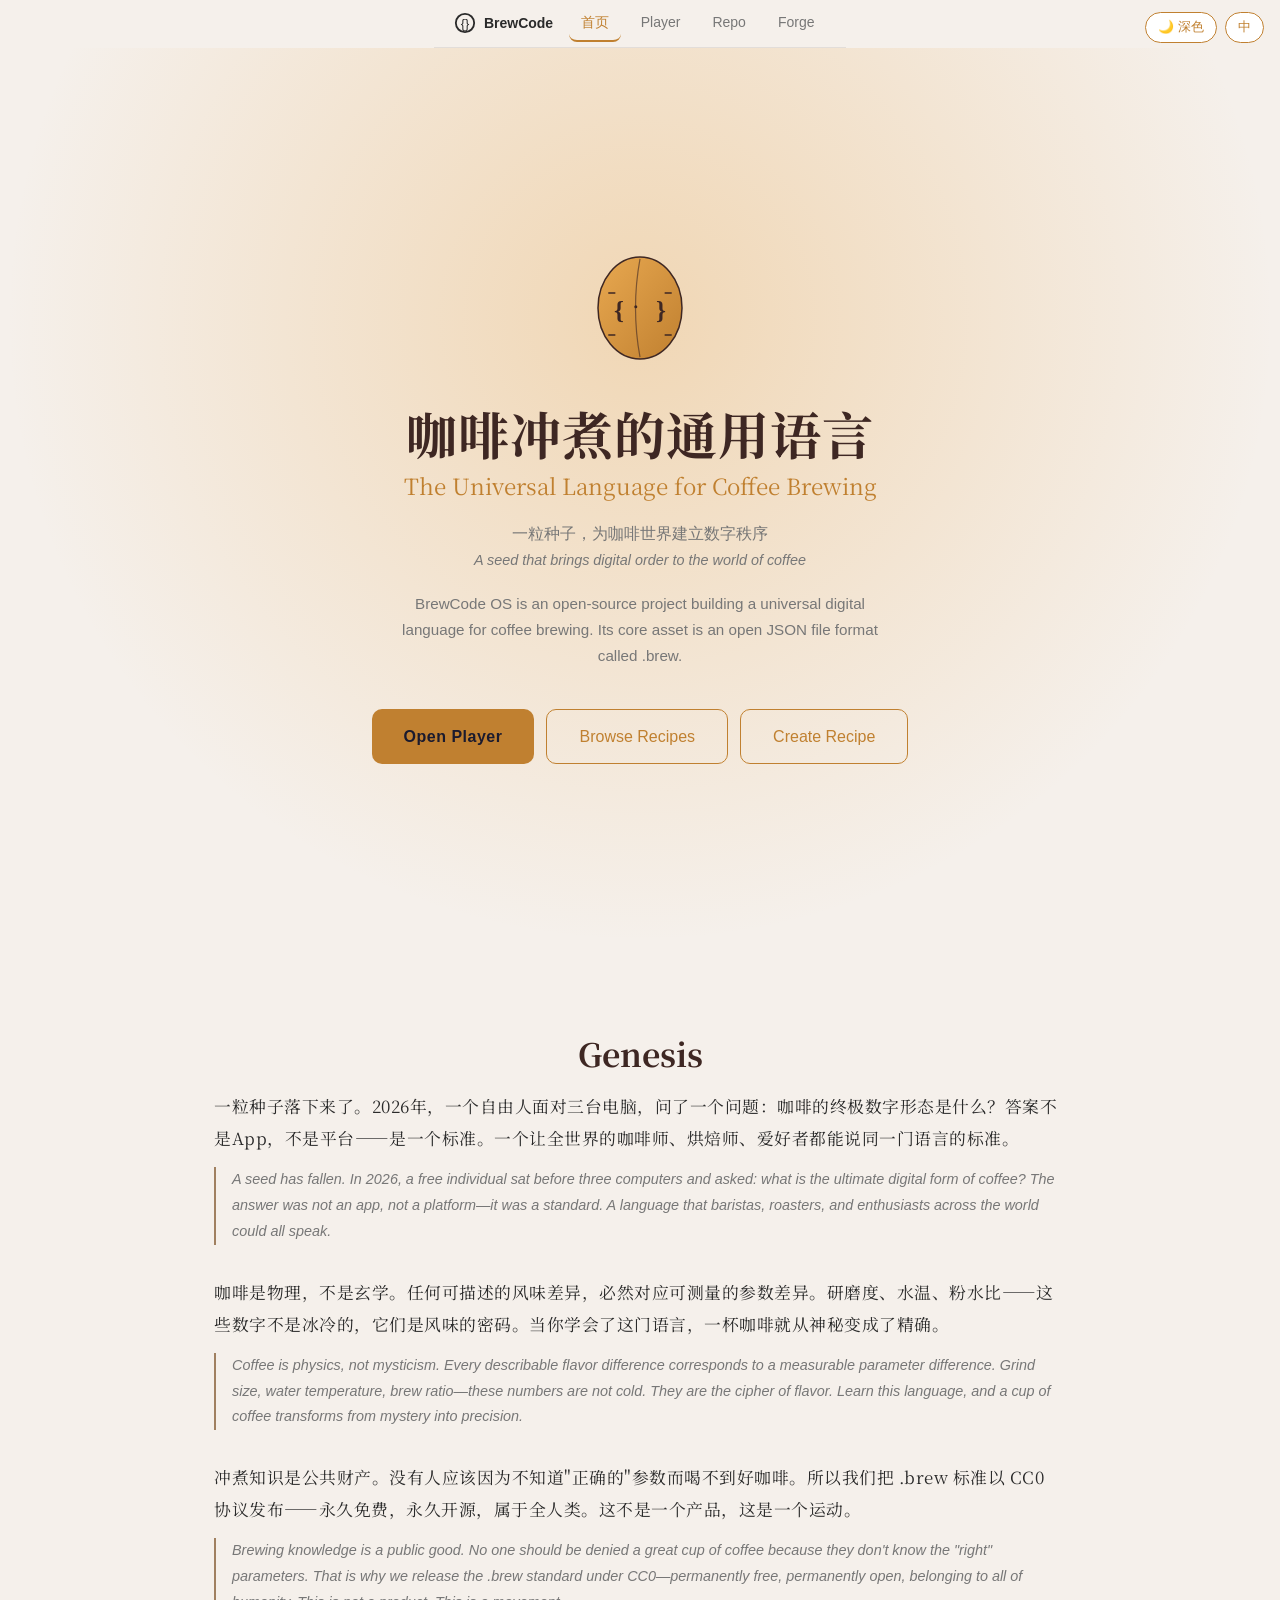
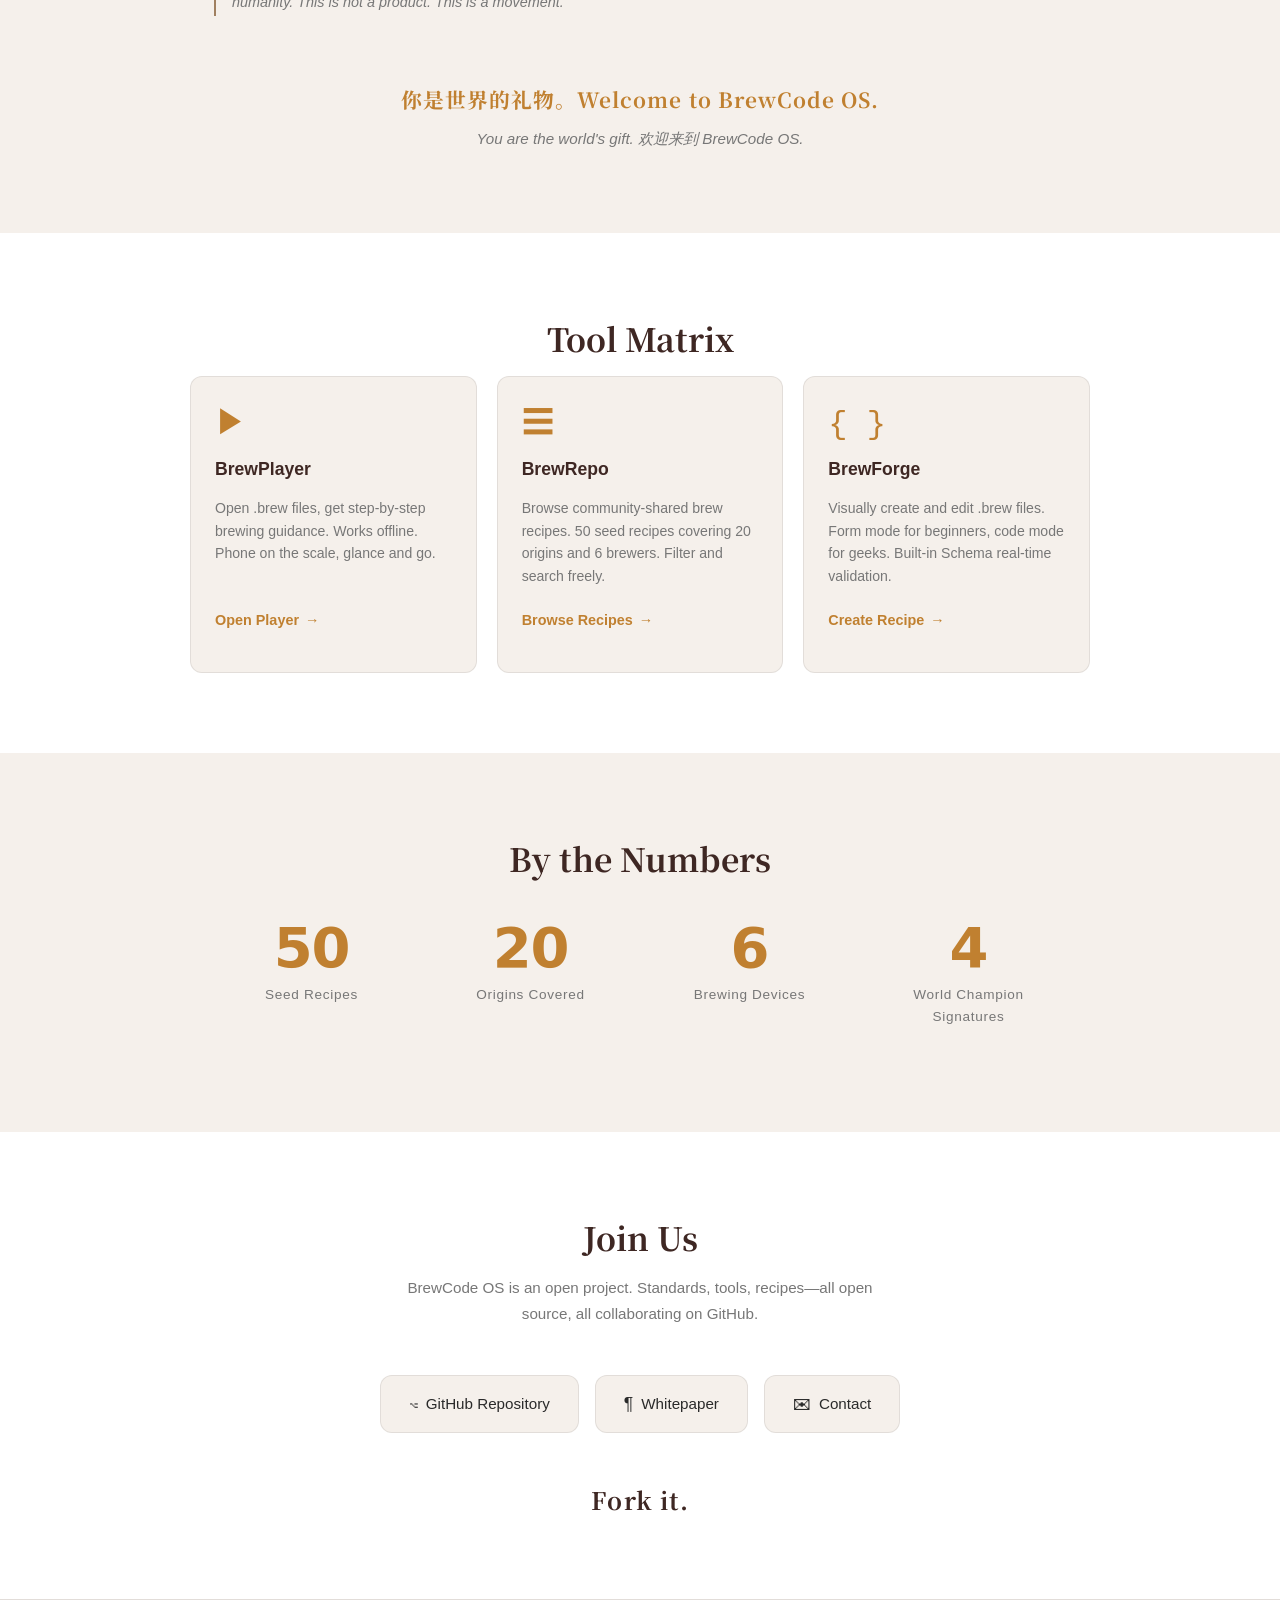
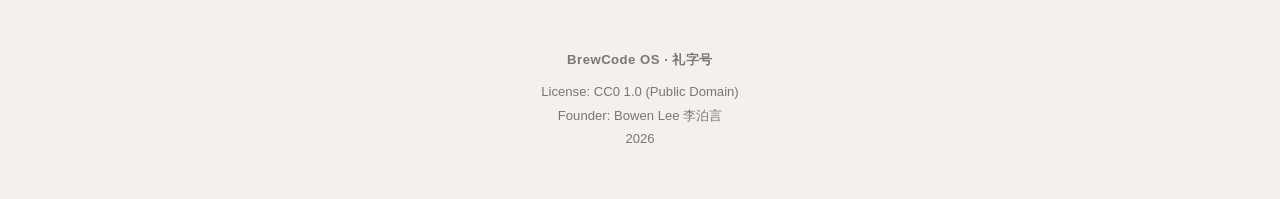
==== commit 574bb937: "feat: docs/Portal导航栏集成——内联方式，不含主题/语言切换，复用首页原有按钮" ====
--- a/docs/portal/index.html
+++ b/docs/portal/index.html
@@ -18,8 +18,132 @@
     />
 
     <link rel="stylesheet" href="portal.css" />
+
+    <!-- 导航栏内联样式（v0.9 — 统一导航栏试点） -->
+    <style>
+      .bc-navbar {
+        display: flex;
+        align-items: center;
+        gap: 16px;
+        height: 48px;
+        padding: 0 20px;
+        background: var(--bg, #1a1a2e);
+        color: var(--text, #e0e0e8);
+        border-bottom: 1px solid var(--border, rgba(255, 255, 255, 0.08));
+        font-size: 14px;
+        position: sticky;
+        top: 0;
+        z-index: 1000;
+        box-sizing: border-box;
+        flex-wrap: nowrap;
+      }
+      .bc-navbar .bc-logo {
+        display: flex;
+        align-items: center;
+        gap: 8px;
+        text-decoration: none;
+        color: inherit;
+        flex-shrink: 0;
+      }
+      .bc-navbar .bc-logo svg {
+        width: 22px;
+        height: 22px;
+      }
+      .bc-navbar .bc-logo span {
+        font-weight: 600;
+      }
+      .bc-navbar .bc-links {
+        display: flex;
+        gap: 8px;
+        flex: 1;
+        justify-content: flex-end;
+      }
+      .bc-navbar .bc-links a {
+        color: var(--text-dim, #8888aa);
+        text-decoration: none;
+        padding: 6px 12px;
+        border-radius: var(--radius-sm, 8px);
+        transition:
+          color 0.2s,
+          background 0.2s;
+        white-space: nowrap;
+      }
+      .bc-navbar .bc-links a.active {
+        color: var(--accent, #e8a850);
+        border-bottom: 2px solid var(--accent, #e8a850);
+      }
+      .bc-navbar .bc-links a:hover {
+        color: var(--text, #e0e0e8);
+        background: rgba(255, 255, 255, 0.05);
+      }
+      .bc-navbar .bc-hamburger {
+        display: none;
+        background: none;
+        border: none;
+        color: var(--text, #e0e0e8);
+        font-size: 20px;
+        cursor: pointer;
+      }
+      @media (max-width: 640px) {
+        .bc-navbar .bc-links {
+          display: none;
+          position: absolute;
+          top: 48px;
+          left: 0;
+          right: 0;
+          flex-direction: column;
+          background: var(--bg, #1a1a2e);
+          border-bottom: 1px solid var(--border, rgba(255, 255, 255, 0.08));
+          padding: 8px 0;
+          z-index: 999;
+        }
+        .bc-navbar .bc-links.open {
+          display: flex;
+        }
+        .bc-navbar .bc-hamburger {
+          display: block;
+        }
+      }
+    </style>
   </head>
   <body>
+    <!-- 导航栏（v0.9 — 统一导航栏试点） -->
+    <nav class="bc-navbar" id="bc-navbar">
+      <a class="bc-logo" href="https://brewcode.礼字号.中国">
+        <svg viewBox="0 0 24 24">
+          <circle cx="12" cy="12" r="10" fill="none" stroke="currentColor" stroke-width="2" />
+          <text x="12" y="17" text-anchor="middle" font-size="14" fill="currentColor">{}</text>
+        </svg>
+        <span>BrewCode</span>
+      </a>
+      <button class="bc-hamburger" id="bc-hamburger" aria-label="菜单">☰</button>
+      <div class="bc-links" id="bc-links">
+        <a href="https://brewcode.礼字号.中国" class="active">首页</a>
+        <a href="https://player.礼字号.中国">Player</a>
+        <a href="https://repo.礼字号.中国">Repo</a>
+        <a href="https://forge.礼字号.中国">Forge</a>
+      </div>
+    </nav>
+    <script>
+      (function () {
+        var hamburger = document.querySelector('#bc-hamburger');
+        var links = document.querySelector('#bc-links');
+        links.querySelectorAll('a').forEach(function (link) {
+          link.addEventListener('click', function () {
+            links.classList.remove('open');
+          });
+        });
+        hamburger.addEventListener('click', function () {
+          links.classList.toggle('open');
+        });
+        document.addEventListener('click', function (e) {
+          if (!e.target.closest('#bc-navbar')) {
+            links.classList.remove('open');
+          }
+        });
+      })();
+    </script>
+
     <div id="toolbar">
       <button id="btn-theme" aria-label="切换主题 (Toggle theme)">☀️ 浅色</button>
       <button id="btn-lang" aria-label="切换语言 (Toggle language)">EN</button>
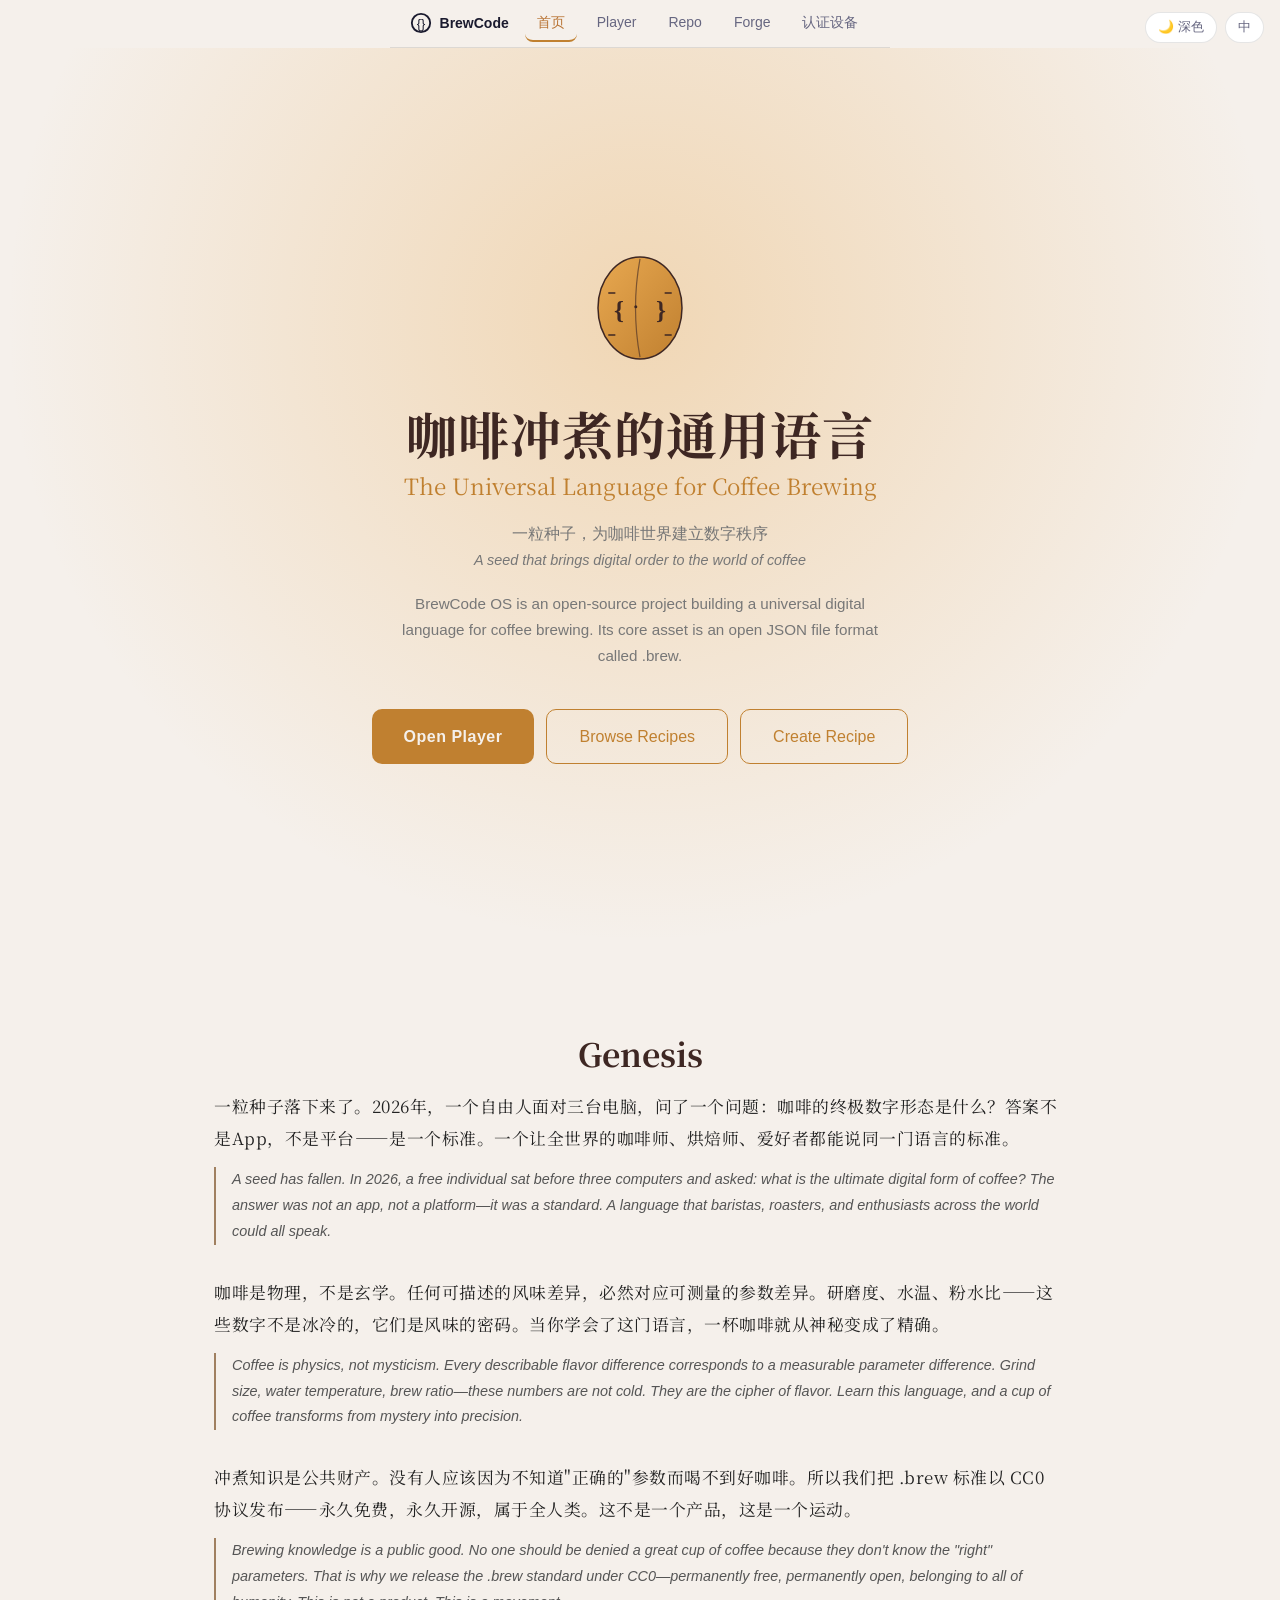
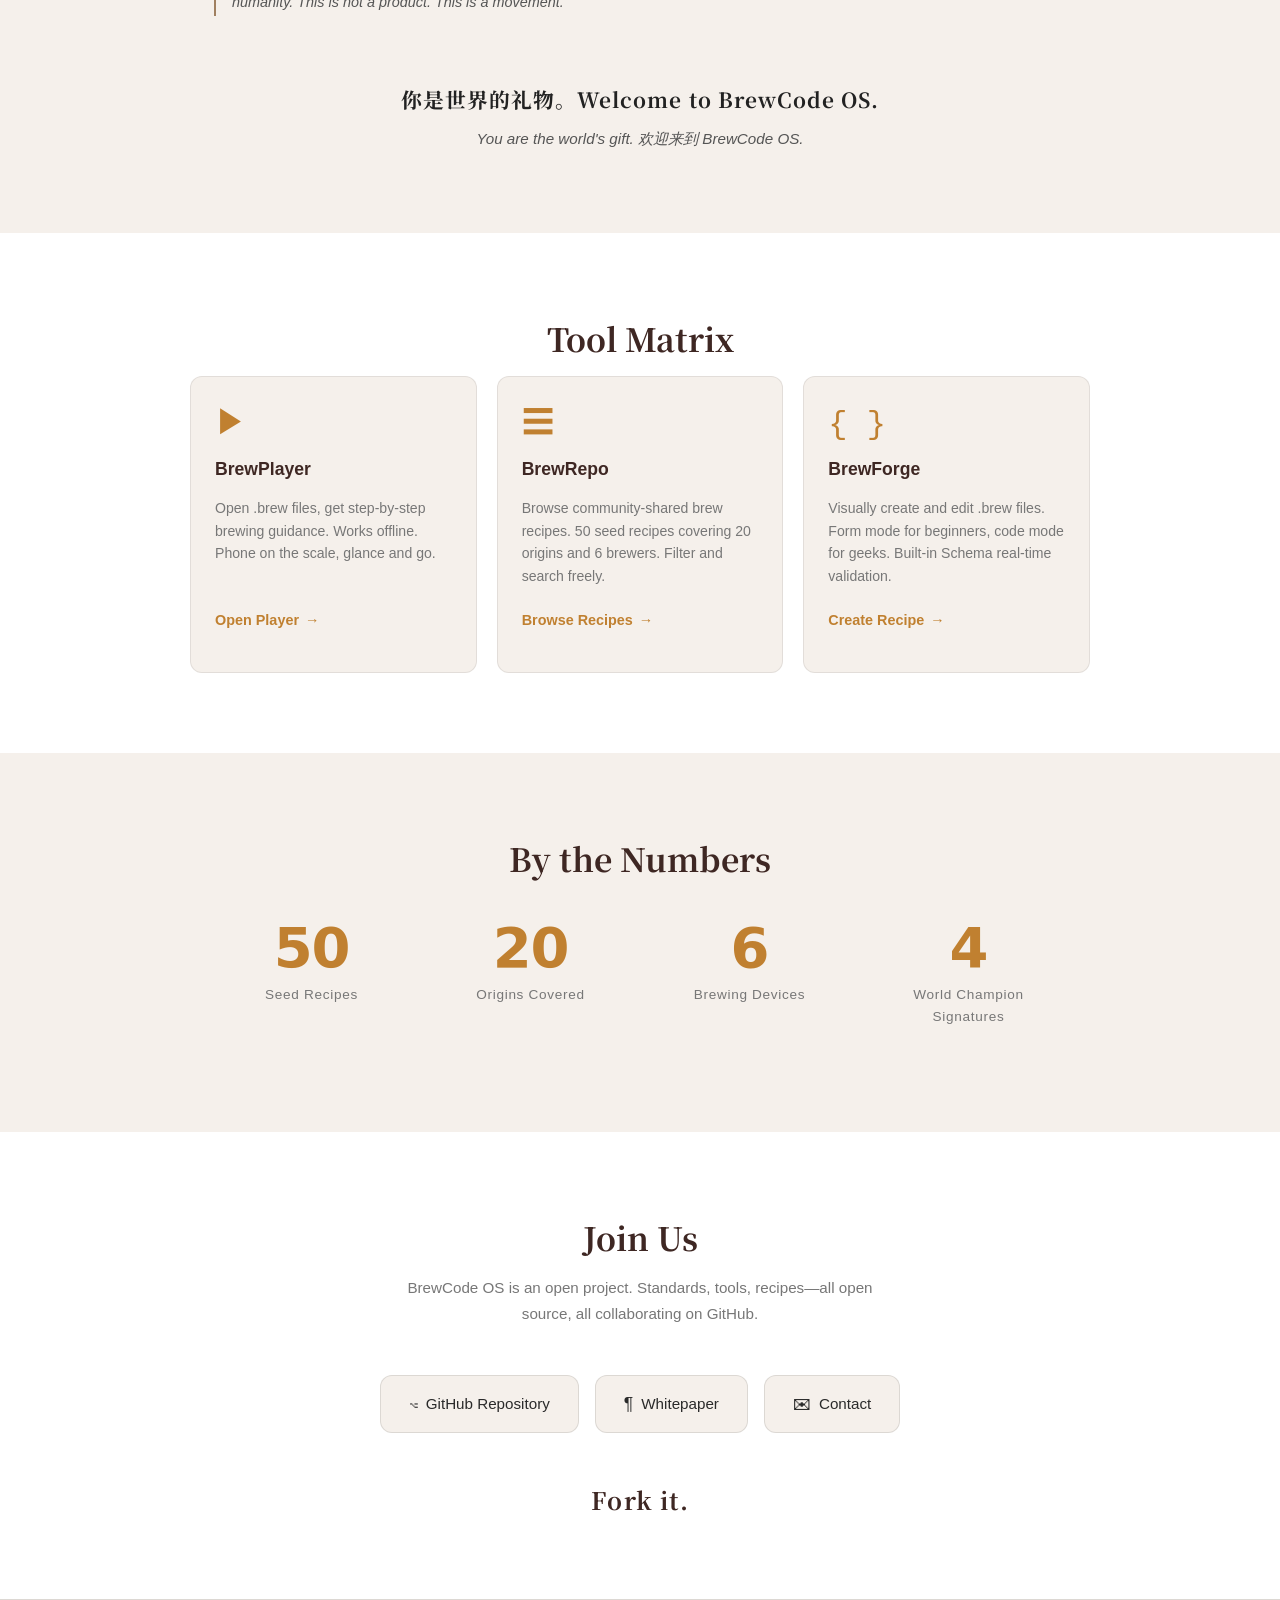
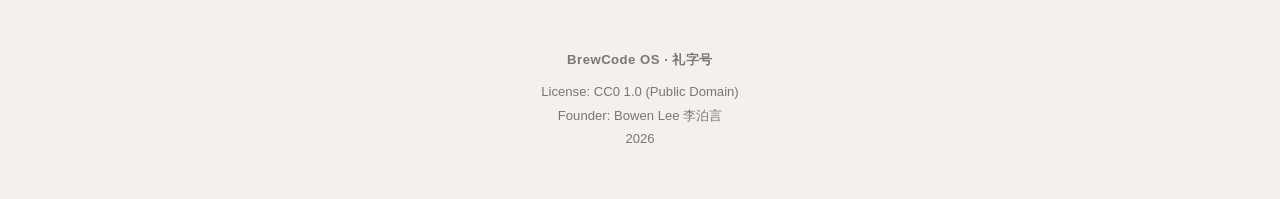
==== commit 5ba6eaac: "fix: 认证页面导航栏集成修复——target=_blank/下划线样式/i18n初始化" ====
--- a/docs/portal/index.html
+++ b/docs/portal/index.html
@@ -122,6 +122,7 @@
         <a href="https://player.礼字号.中国">Player</a>
         <a href="https://repo.礼字号.中国">Repo</a>
         <a href="https://forge.礼字号.中国">Forge</a>
+        <a href="https://compatible.礼字号.中国" target="_blank" rel="noopener" data-i18n="nav.certified">认证设备</a>
       </div>
     </nav>
     <script>
--- a/docs/portal/portal.css
+++ b/docs/portal/portal.css
@@ -709,3 +709,83 @@
 .hero-actions {
   animation-delay: 0.4s;
 }
+
+/* ==========================================================================
+   浅色主题元素覆盖（手动切换 data-theme='light'）
+   覆盖硬编码深色值及需要提升特异度的元素
+   ========================================================================== */
+
+[data-theme="light"] .bc-navbar {
+  background: #f5f0eb;
+  color: #1a1a2e;
+  border-bottom-color: rgba(0, 0, 0, 0.1);
+}
+
+[data-theme="light"] .bc-navbar .bc-links a {
+  color: #666680;
+}
+
+[data-theme="light"] .bc-navbar .bc-links a.active {
+  color: #b87333;
+}
+
+[data-theme="light"] .bc-navbar .bc-links a:hover {
+  color: #1a1a2e;
+  background: rgba(0, 0, 0, 0.05);
+}
+
+[data-theme="light"] .bc-navbar .bc-hamburger {
+  color: #1a1a2e;
+}
+
+[data-theme="light"] .bc-navbar .bc-links {
+  background: #f5f0eb;
+  border-bottom-color: rgba(0, 0, 0, 0.1);
+}
+
+[data-theme="light"] #toolbar button {
+  background: #ffffff;
+  border-color: rgba(0, 0, 0, 0.1);
+  color: #666680;
+}
+
+[data-theme="light"] #toolbar button:hover {
+  background: #f0ebe3;
+  color: #1a1a2e;
+}
+
+[data-theme="light"] .btn-primary {
+  color: #f5f0eb;
+}
+
+[data-theme="light"] .btn-outline:hover {
+  color: #f5f0eb;
+}
+
+[data-theme="light"] .story-en {
+  border-left-color: #a08060;
+  color: #555555;
+}
+
+[data-theme="light"] .story-zh {
+  color: #222222;
+}
+
+[data-theme="light"] .community-link {
+  background: #f5f0eb;
+  border-color: rgba(0, 0, 0, 0.1);
+}
+
+[data-theme="light"] .community-link:hover {
+  border-color: #b87333;
+  color: #b87333;
+}
+
+[data-theme="light"] .footer {
+  background: #f5f0eb;
+  border-top-color: rgba(0, 0, 0, 0.1);
+}
+
+[data-theme="light"] .section-title {
+  color: #3e2723;
+}
